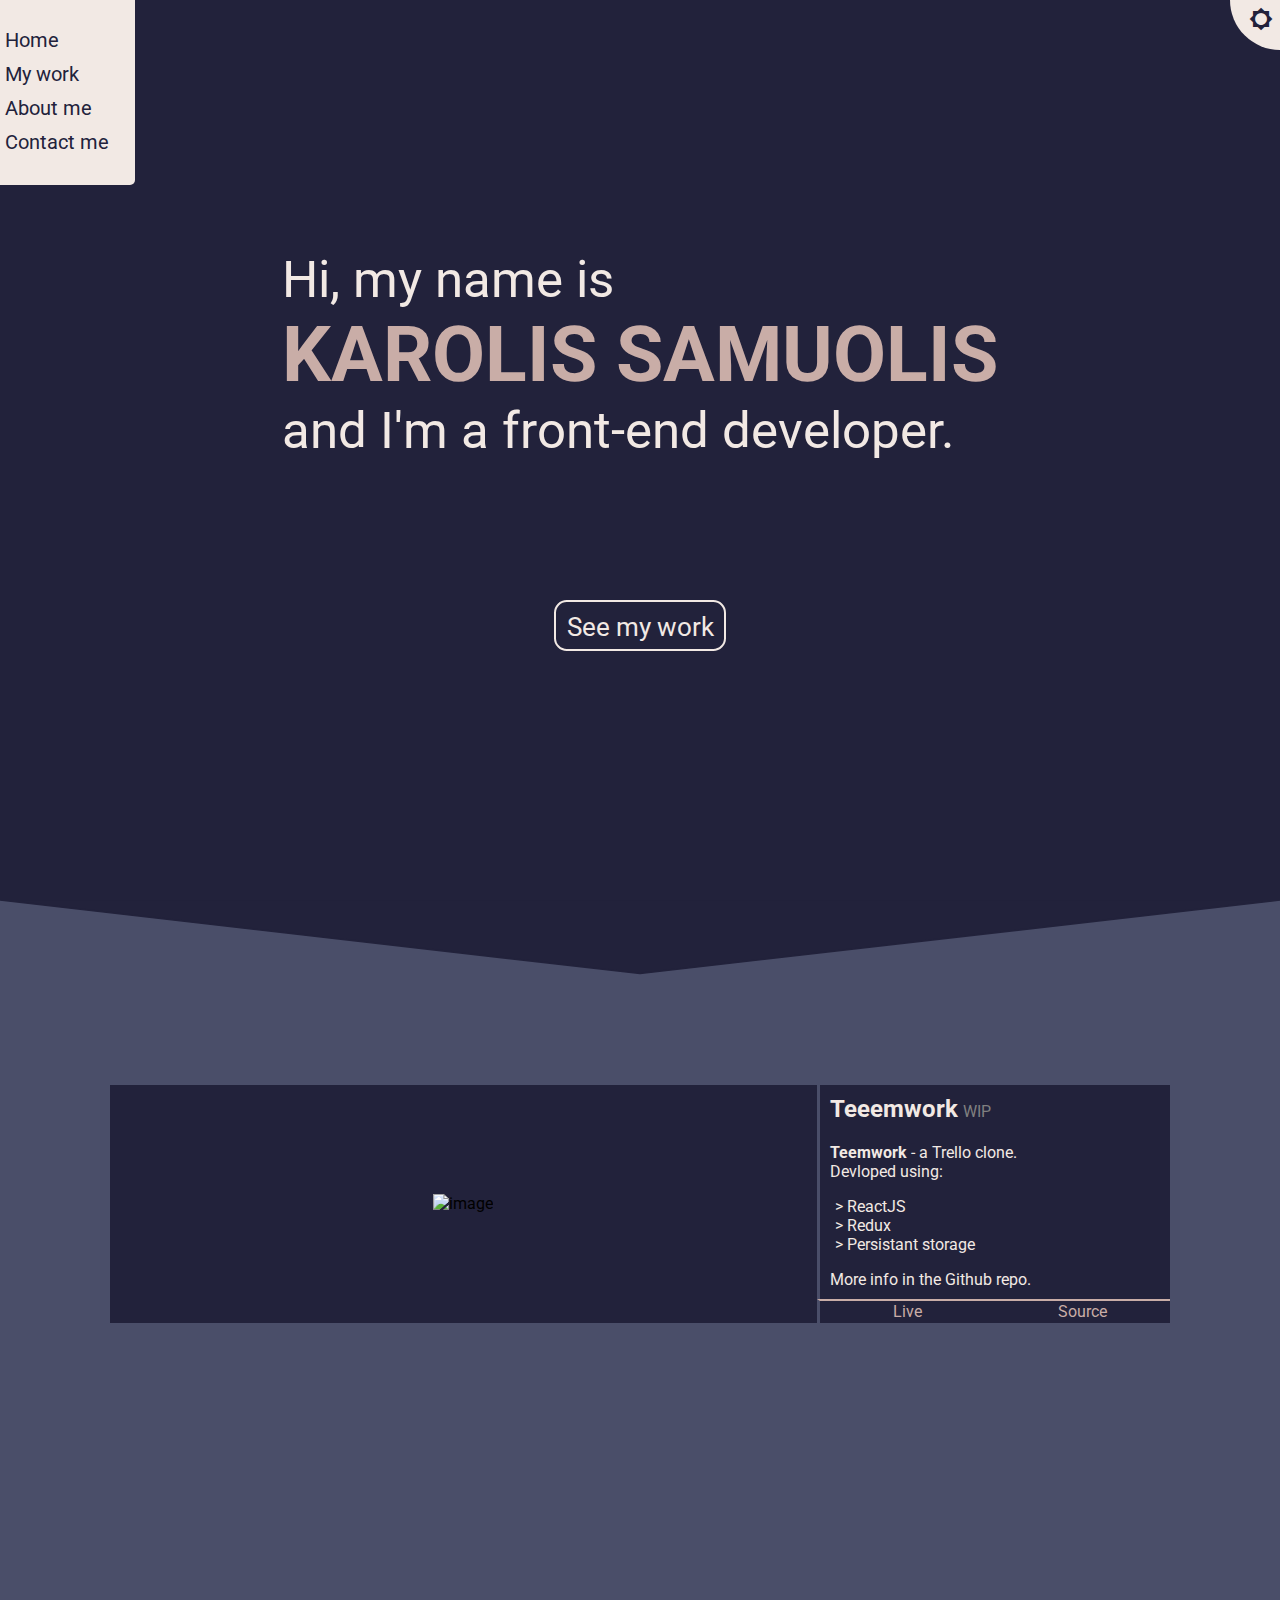
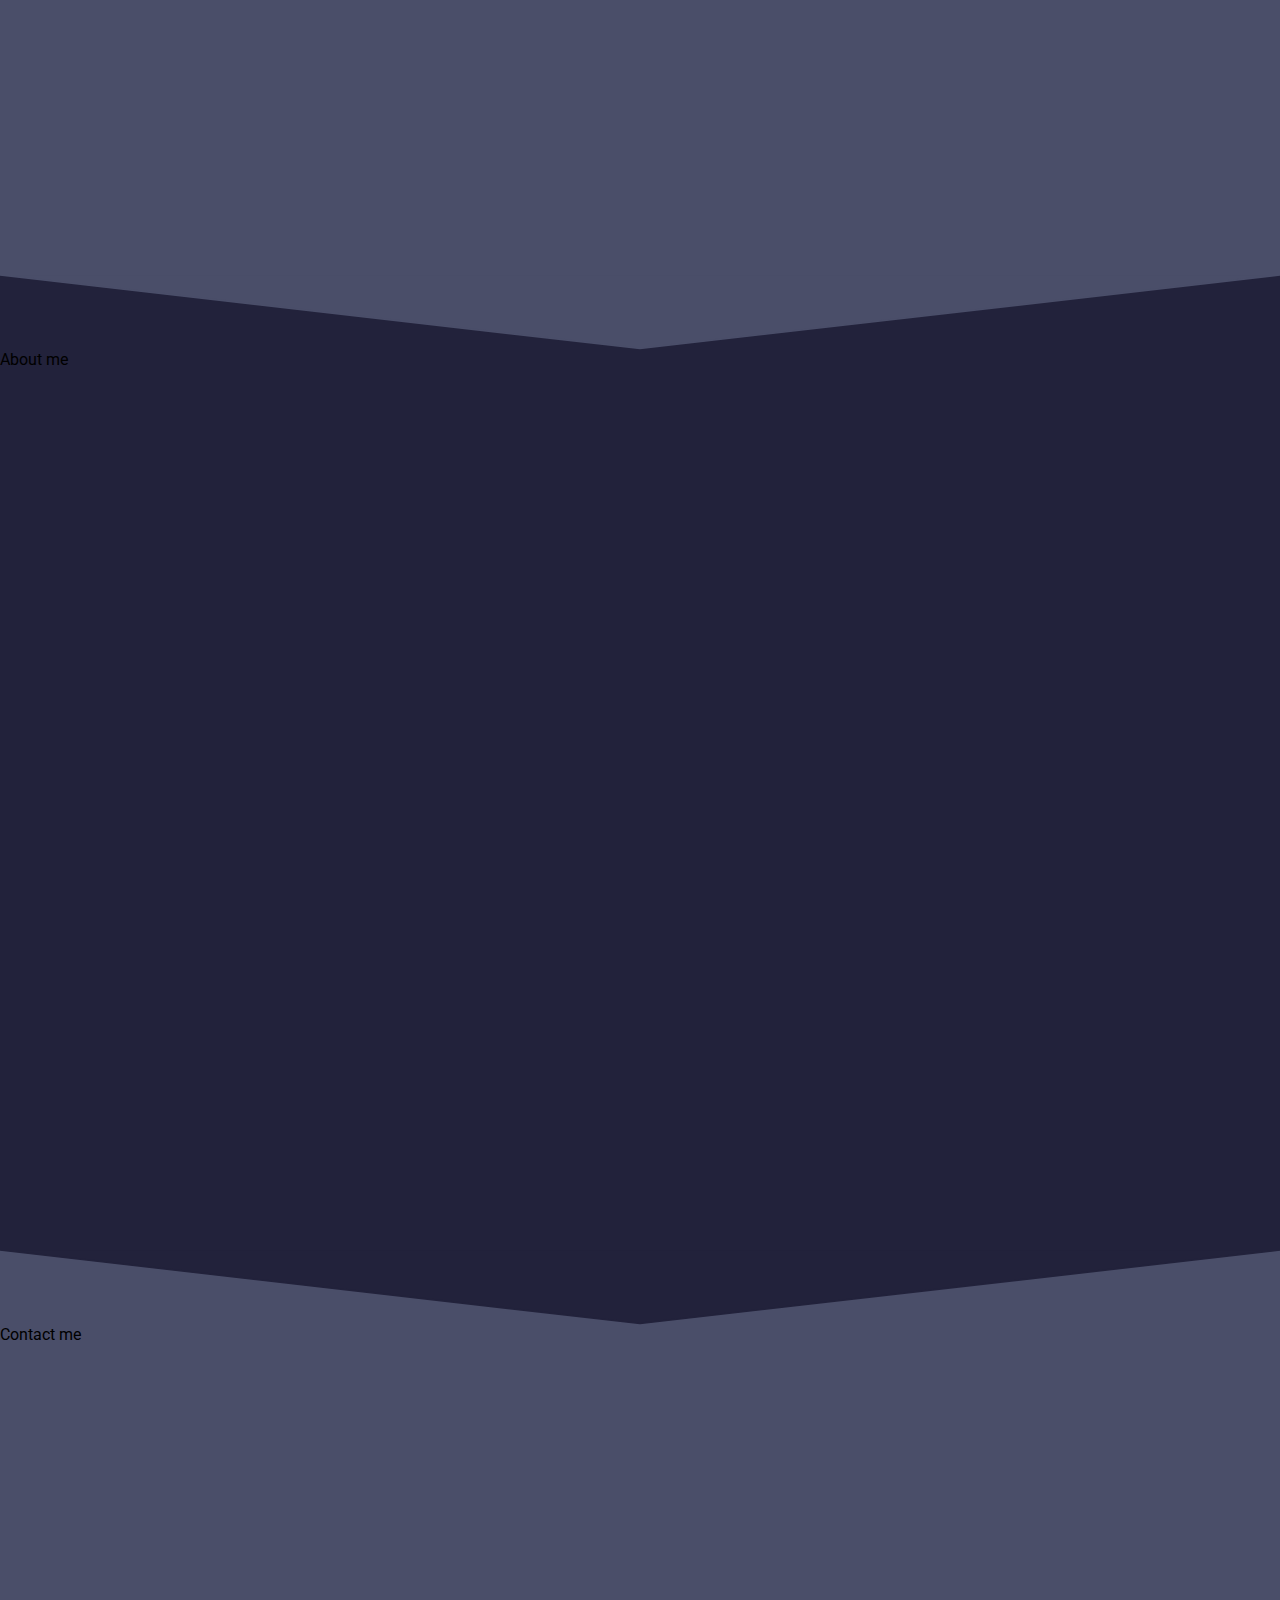
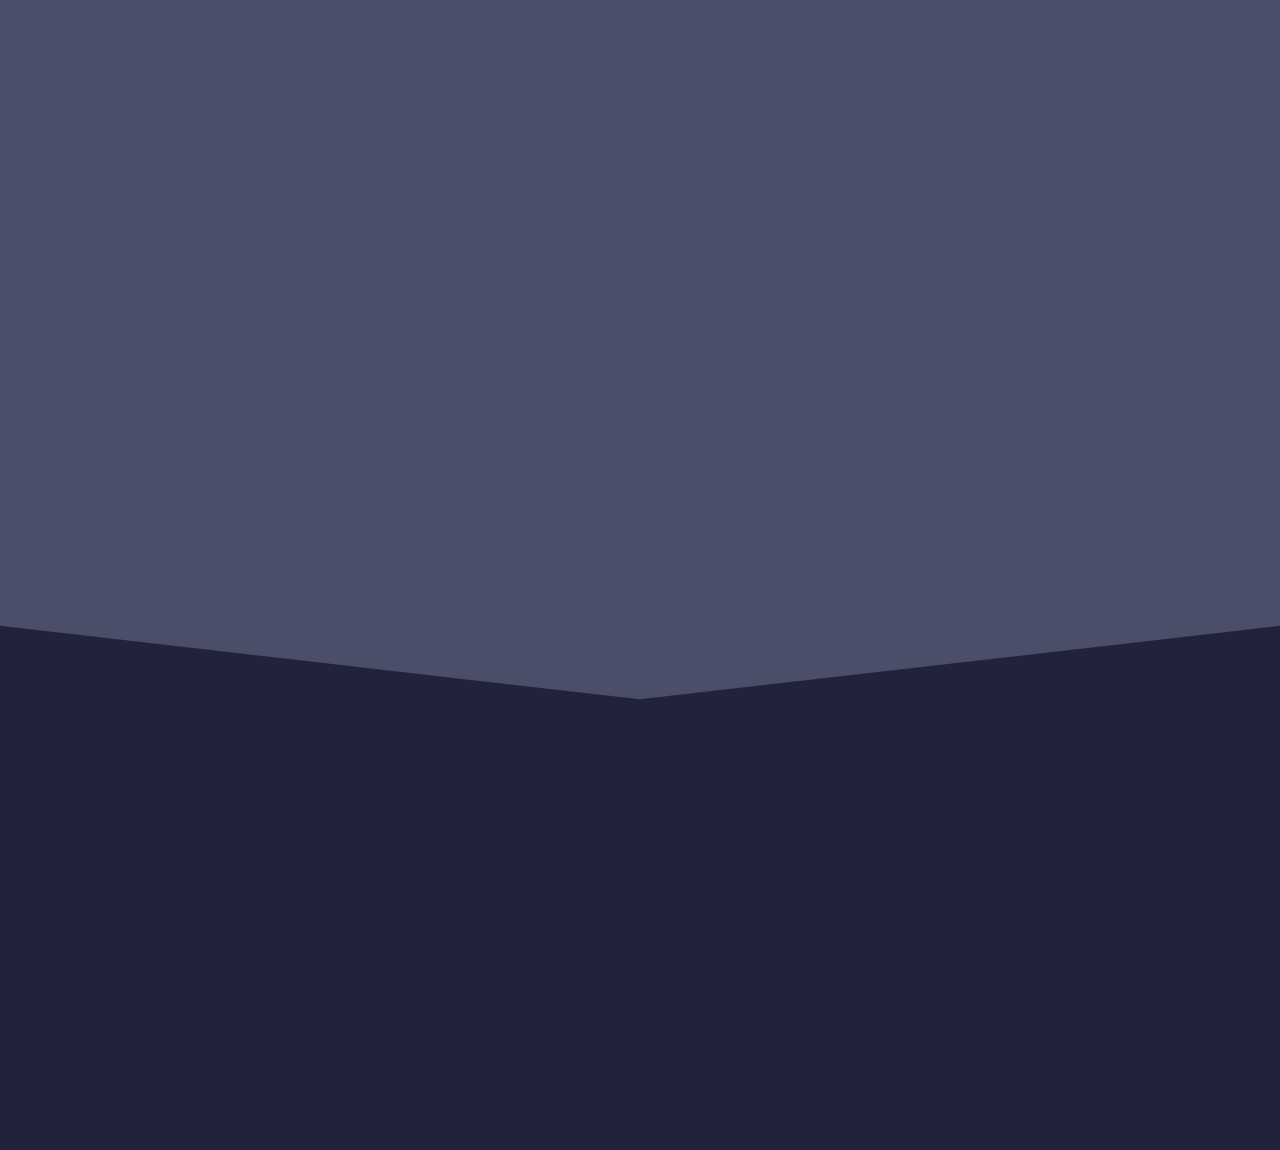
==== portfolio/index.html @ 7009136e "WIP: Added some animations" ====
<html>

<head>
    <meta charset="UTF-8" />
    <meta name="viewport" content="width=device-width, initial-scale=1.0" />
    <title>Karolis Samuolis</title>
    <link href="https://fonts.googleapis.com/css2?family=Roboto:wght@300;400;700&display=swap" rel="stylesheet" />
    <link rel="stylesheet" href="styles.css" />
    <script src="https://use.fontawesome.com/3c317671c3.js"></script>
    <link href="https://fonts.googleapis.com/icon?family=Material+Icons" rel="stylesheet">
    <script src="script.js"></script>
    <script src="https://ajax.googleapis.com/ajax/libs/jquery/2.1.1/jquery.min.js"></script>
</head>

<body>

    <div class="nav nav-animation">
        <i class="fas fa-bars"></i>
        <div class="list">
            <ul class="animate">
                <li>
                    <button class="nav-button" onclick="move('home')">Home</button>
                </li>
                <li>
                    <button class="nav-button" onclick="move('work')">My work</button>
                </li>
                <li>
                    <button class="nav-button" onclick="move('about')">About me</button>
                </li>
                <li>
                    <button class="nav-button" onclick="move('contact')">Contact me</button>
                </li>
            </ul>
        </div>
    </div>
    <button onclick="toggleTheme()" class="theme-switcher theme-switcher-animation">
        <span class="material-icons sun theme-button">
            brightness_5
        </span>
        <span class="material-icons moon theme-button">
            brightness_3
        </span>
    </button>
    <div id="home" class="home main">
        <div class="home-grid">
            <div class="main-text main-text-size">
                Hi, my name is
                <div class="title reveal">Karolis Samuolis</div>
                and I'm a front-end developer.
            </div>
            <div class="sub-cards">
                <a href="mailto:karolissamuolis@gmail.com" class="sub-card sub-link sub-card-grid">
                    <i class="fas fa-envelope sub-link-i"></i>
                </a>
                <a href="https://www.linkedin.com/in/karolis-samuolis/"
                    onclick="window.open(this.href,'_blank');return false;" class="sub-card sub-link sub-card-grid">
                    <i class="fab fa-linkedin sub-link-i"></i>
                </a>
                <a href="https://github.com/karosamu" onclick="window.open(this.href,'_blank');return false;"
                    class="sub-card sub-link">
                    <i class="fab fa-github sub-link-i"></i>
                </a>
                <a href="https://docs.google.com/document/d/1uSlvlo6_n2STnvM8K28VzROvr_5aHltQTWdAhlHWAFQ/export?format=pdf"
                    class="sub-card sub-link">
                    <i class="fas fa-file sub-link-i"></i>
                </a>
            </div>
            <div class="action">
                <button onclick="move('work')" class="action-button">See my work</button>
            </div>
        </div>
    </div>
    <svg preserveAspectRatio="none" viewBox="0 0 100 102" height="75" width="100%" version="1.1"
        xmlns="http://www.w3.org/2000/svg" class="svgcolor">
        <path class="svg" d="M0 0 L50 100 L100 0 Z" fill="#22223b" stroke="#22223b"></path>
    </svg>
    <div id="work" class="work main">
        <div class="projects">
            <div class="project-card">
                <img class="project-image" src="https://i.postimg.cc/ZKpJpmJj/image.png" alt="image" />
                <div class="project-text">
                    <div class="project-text-header">
                        Teeemwork<span class="tag">WIP</span>
                    </div>
                    <div class="project-text-info">
                        <b>Teemwork</b> - a Trello clone.<br />
                        Devloped using:
                        <ul class="project-text-list">
                            <li>> ReactJS</li>
                            <li>> Redux</li>
                            <li>> Persistant storage</li>
                        </ul>
                        More info in the Github repo.
                    </div>
                </div>
                <div class="project-links">
                    <a class="project-button" target="_blank" href="https://teeemwork.web.app">Live</a>
                    <a class="project-button" target="_blank" href="https://github.com/karosamu/teeemwork">
                        Source</a>
                </div>
            </div>
        </div>
    </div>
    <svg preserveAspectRatio="none" viewBox="0 0 100 102" height="75" width="100%" version="1.1"
        xmlns="http://www.w3.org/2000/svg" class="svgcolor2">
        <path class="svg2" d="M0 0 L50 100 L100 0 Z" fill="#22223b" stroke="#22223b"></path>
    </svg>
    <div id="about" class="about main">About me</div>
    <svg preserveAspectRatio="none" viewBox="0 0 100 102" height="75" width="100%" version="1.1"
        xmlns="http://www.w3.org/2000/svg" class="svgcolor">
        <path class="svg" d="M0 0 L50 100 L100 0 Z" fill="#22223b" stroke="#22223b"></path>
    </svg>
    <div id="contact" class="contact main">Contact me</div>
    <svg preserveAspectRatio="none" viewBox="0 0 100 102" height="75" width="100%" version="1.1"
        xmlns="http://www.w3.org/2000/svg" class="svgcolor2">
        <path class="svg2" d="M0 0 L50 100 L100 0 Z" fill="#22223b" stroke="#22223b"></path>
    </svg>
    <div class="footer"></div>
</body>

</html>
---- portfolio/styles.css ----
* {
	font-family: "Roboto", sans-serif;
	scrollbar-width: none;
	outline: none;
}

.theme-dark2 {
	--color1: #22223b;
	--color2: #4a4e69;
	--color3: #c9ada7;
	--color4: #f2e9e4;
	--color5: #9a8c98;
	--init: #000000;
	--dock: #f2e9e488;
	--moon: none;
	--sun: inline-block;
}

.theme-light2 {
	--color1: #f2e9e4;
	--color2: #c9ada7;
	--color3: #4a4e69;
	--color4: #22223b;
	--color5: #9a8c98;
	--init: #ffffff;
	--dock: #22223b88;
	--moon: inline-block;
	--sun: none;
}

.svg {
	transition: 0.5s;
	fill: var(--color1);
	stroke: var(--color1);
}

.svgcolor {
	transition: 0.5s;
	background-color: var(--color2);
}

.svg2 {
	transition: 0.5s;
	fill: var(--color2);
	stroke: var(--color2);
}

.svgcolor2 {
	transition: 0.5s;
	background-color: var(--color1);
}

* i {
	font-family: "FontAwesome", sans-serif;
	font-style: normal;
}

html {
	scroll-behavior: smooth;
}

::-webkit-scrollbar {
	display: none;
}

body {
	margin: 0;
	overflow-x: hidden;
	background-color: var(--color1);
}

.main {
	height: 100vh;
	min-height: 500px;
}

.home {
	background-color: var(--color1);
	transition: 0.5s;
}

.home {
	width: 100%;
	background-image: url("./background-1789175.png");
	height: 100vh;
	background-attachment: fixed;
	background-position: center;
	background-repeat: no-repeat;
	background-size: cover;
	display: flex;
	flex-direction: row;
	justify-content: center;
	align-items: center;
}

.about {
	transition: 0.5s;
	background-color: var(--color1);
}

.footer {
	transition: 0.5s;
	background-color: var(--color1);
	height: 50vh;
}

.work {
	transition: 0.5s;
	background-color: var(--color2);
}

.contact {
	transition: 0.5s;
	background-color: var(--color2);
}

.action-button {
	margin-top: 7vw;
	background: #00000000;
	height: 50px;
	color: var(--color4);
	border: none;
	border-radius: 1vw;
	border: 0.2vw solid var(--color4);
	cursor: pointer;
	font-size: 2vw;
	height: 4vw;
	padding: 0.8vw;
}

.action-button:hover {
	background: var(--color5);
	transition: 0.1s;
}

.sub-cards {
	display: grid;
	margin-top: 10px;
	grid-template-columns: 1fr 1fr 1fr 1fr;
	grid-column-gap: 10px;
}

.sub-card {
	display: flex;
	justify-content: center;
	align-items: center;
	text-decoration: none;
	color: var(--color4);
	border-radius: 50px;
	margin-bottom: 10px;
	font-size: 1rem;
}

.sub-card:hover {
	background-color: var(--color3);
	transition: 0.2s;
	color: var(--color2);
}

.sub-card .secondary-info {
	color: var(--color4);
}

.sun {
	display: var(--sun) !important;
	font-family: "Material Icons" !important;
}

.moon {
	display: var(--moon) !important;
	font-family: "Material Icons" !important;
}

@media only screen and (min-width: 2000px) and (max-width: 2999px) {
	.theme-switcher-animation {
		width: 100px !important;
		height: 100px !important;
		border-bottom-left-radius: 200px !important;
	}

	.theme-button {
		font-size: 48px !important;
	}

	.nav-animation {
		width: 100px !important;
		height: 100px !important;
		border-bottom-right-radius: 200px !important;
	}

	.nav i {
		padding: 10px 20px 20px 10px;
		font-size: 48px;
	}

	.nav:hover {
		border-bottom-right-radius: 10px !important;
		width: 200px !important;
		height: 300px !important;
	}

	.nav-button {
		font-size: 30px !important;
	}
}

@media only screen and (min-width: 3000px) {
	.theme-switcher-animation {
		width: 150px !important;
		height: 150px !important;
		border-bottom-left-radius: 200px !important;
	}

	.theme-button {
		font-size: 80px !important;
	}

	.nav-animation {
		width: 150px !important;
		height: 150px !important;
		border-bottom-right-radius: 200px !important;
	}

	.nav i {
		padding: 10px 20px 20px 10px;
		font-size: 80px;
	}

	.nav:hover {
		border-bottom-right-radius: 20px !important;
		width: 300px !important;
		height: 440px !important;
	}

	.nav-button {
		font-size: 48px !important;
	}
}

.nav ul {
	margin: 0 !important;
}

@media only screen and (min-width: 550px) and (max-width: 1999px) {
	.nav:hover {
		border-bottom-right-radius: 5px;
		width: 135px !important;
		height: 185px !important;
	}
}

@media only screen and (max-width: 550px) {
	.project-card {
		grid-template-areas:
			"image image"
			"text text"
			"links links" !important;
		grid-template-rows: 1fr 1fr 0.2fr !important;
		grid-template-columns: 1fr 1fr !important;
	}

	.project-text {
		border: none !important;
	}

	.project-links {
		border-left: none !important;
	}

	.sub-cards {
		grid-template-columns: 1fr 1fr;
		grid-template-rows: 1fr 1fr;
	}

	.main-text-size {
		font-size: 6vw !important;
	}

	.title {
		font-size: 8vw !important;
	}

	.action-button {
		font-size: 4vw !important;
		height: 6vw !important;
	}

	.sub-link-i {
		font-size: 5vw !important;
	}

	.action-button {
		height: 8vw !important;
		padding: 0.6vw !important;
	}
}

.container {
	display: grid;
	grid-template-rows: 9fr 1fr;
	max-height: 100vh;
	width: 100vw;
}

.project-card {
	margin: 10px;
	display: grid;
	grid-template-areas:
		"image text"
		"image links";
	grid-template-rows: 9fr 1fr;
	grid-template-columns: 2fr 1fr;
	background: var(--color1);
}

.project-image {
	grid-area: image;
	max-width: 100%;
	max-height: 100%;
	margin: auto;
}

.project-text {
	border-left: 3px solid var(--color2);
	grid-area: text;
	color: var(--color4);
}

.project-links {
	border-left: 3px solid var(--color2);
	grid-area: links;
	display: grid;
	grid-template-columns: 1fr 1fr;
	border-top: 2px solid var(--color3);
}

.project-button {
	text-decoration: none;
	color: var(--color3);
	text-align: center;
	margin: auto;
}

.projects {
	padding: 100px;
	display: grid;
}

.project-text-header {
	font-weight: bold;
	padding: 10px;
	font-size: 1.5rem;
}

.project-text-info {
	padding: 10px;
	font-size: 1rem;
}

.project-text-list {
	list-style: none;
	padding-left: 5px;
}

.tag {
	margin-left: 5px;
	font-size: 1rem;
	font-weight: normal;
	color: gray;
}

.sub-link {
	display: flex;
	align-items: center;
}

.sub-link-i {
	font-size: 2vw;
	padding: 15px;
}

.theme-button {
	color: var(--color1);
	cursor: pointer;
	background-color: #00000000;
	border: none !important;
	margin: 3px 3px 15px 15px;
}

.title {
	transition: 0.5s;
	font-size: 6vw;
	color: var(--color3);
	font-weight: bold;
}

.main-text-size {
	font-size: 4vw;
}

.main-text {
	transition: 0.5s;
	color: var(--color4);
}

.theme-switcher {
	position: fixed;
	width: 0px;
	height: 0px;
	border-bottom-left-radius: 50px;
	outline: none;
	border: none;
	cursor: pointer;
	display: flex;
	justify-content: center;
	align-items: center;
	font-size: 20px;
}

.theme-switcher-animation {
	transition: 0.5s;
	top: 0 !important;
	right: 0 !important;
	background-color: var(--color4);
	width: 50px;
	height: 50px;
}

.nav {
	position: fixed;
	width: 0px;
	height: 0px;
	border-bottom-right-radius: 50px;
	outline: none;
	border: none;
	display: flex;
	flex-direction: column;
	font-size: 20px;
}

.nav-animation {
	transition: 0.5s;
	top: 0 !important;
	left: 0 !important;
	background-color: var(--color4);
	width: 50px;
	height: 50px;
}

.list {
	display: none;
	opacity: 0%;
}

.nav i {
	transition: 0.5s;
	color: var(--color1);
	margin: 8px 15px 15px 8px;
}

.nav:hover .list {
	transition: 0.5s;
	display: unset;
	opacity: 100%;
}

.nav:hover .list button {
	transition: 0.5s;
	display: unset;
	opacity: 100%;
}

.list button {
	position: relative;
	opacity: 0%;
	display: none;
	overflow: hidden;
	color: var(--color1);
	background-color: #00000000;
	border: none;
	cursor: pointer;
	white-space: nowrap;
	font-size: 20px;
	padding: 5px;
}

.list ul {
	list-style-type: none;
	padding: 0;
	overflow: hidden;
}

.reveal,
.reveal::after {
	animation-delay: 0;
	animation-delay: var(--animation-delay, 1s);
	animation-iteration-count: 1;
	animation-iteration-count: var(--iterations, 1);
	animation-duration: 800ms;
	animation-duration: var(--duration, 800ms);
	animation-fill-mode: both;
	animation-timing-function: cubic-bezier(0, 0, 0.2, 1);
}

.reveal {
	position: relative;
	animation-name: text;
	white-space: nowrap;
	cursor: default;
	text-transform: uppercase;
}

.reveal::after {
	content: "";
	position: absolute;
	z-index: 999;
	top: 0;
	left: 0;
	right: 0;
	bottom: 0;
	background-color: var(--color4);
	transform: scaleX(0);
	transform-origin: 0 50%;
	pointer-events: none;
	animation-name: revealer;
}

@keyframes text {
	from {
		clip-path: inset(0 100% 0 0);
	}
	to {
		clip-path: inset(0 0 0 0);
	}
}

@keyframes revealer {
	0%,
	50% {
		transform-origin: 0 50%;
	}
	60%,
	100% {
		transform-origin: 100% 50%;
	}
	60% {
		transform: scaleX(1);
	}
	100% {
		transform: scaleX(0);
	}
}

.action {
	display: flex;
	justify-content: center;
}
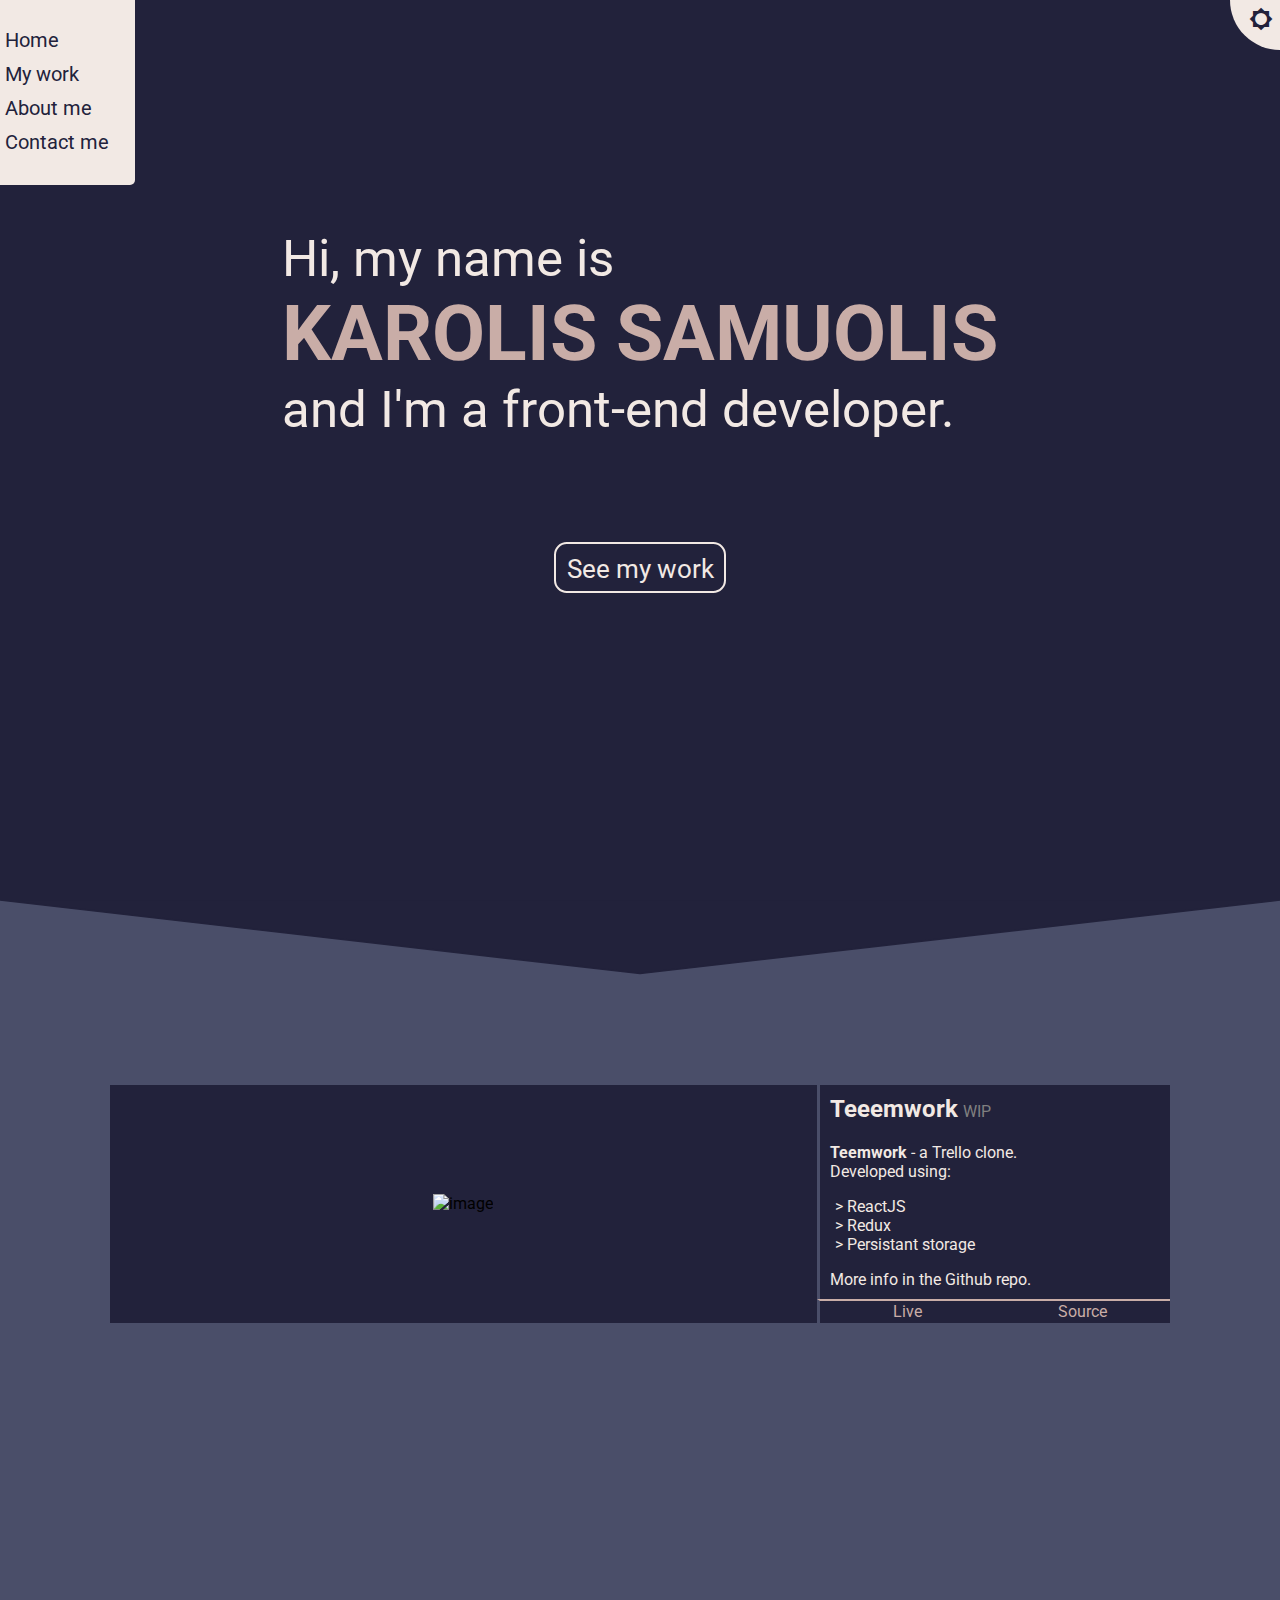
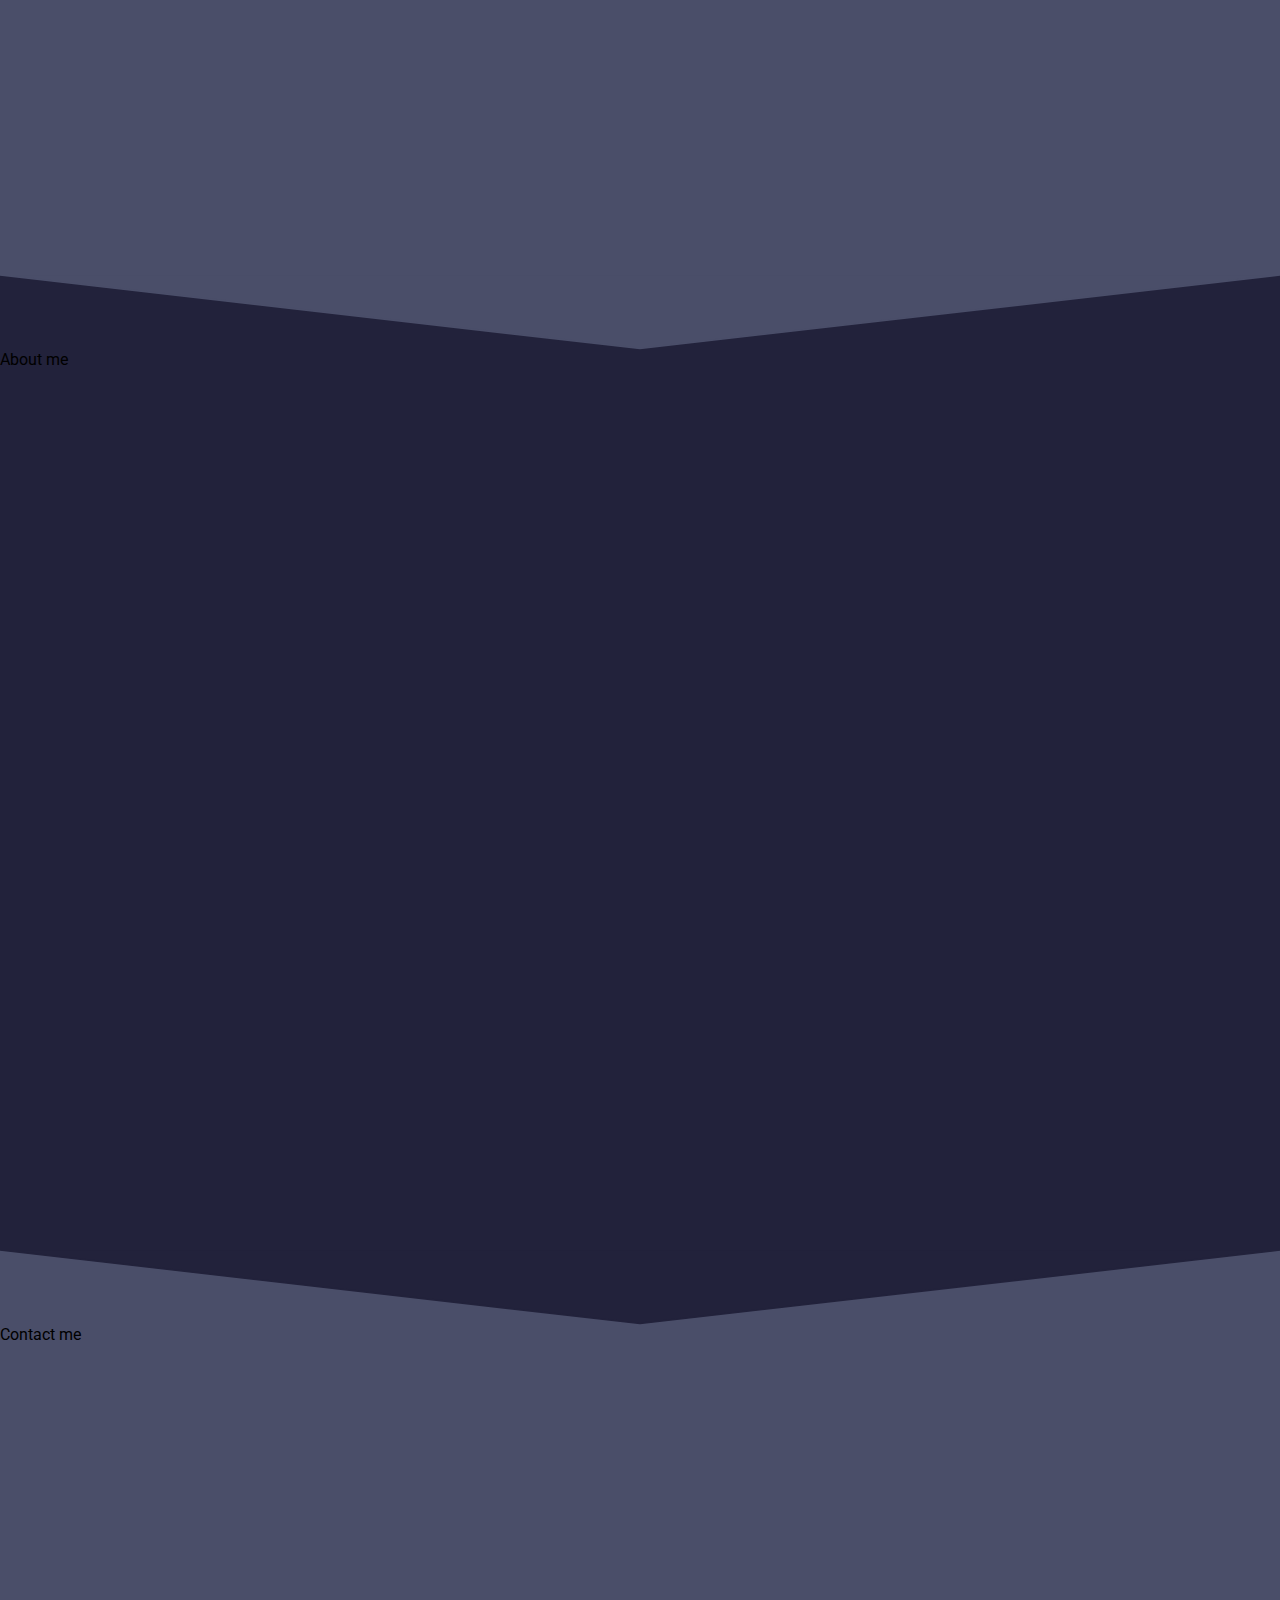
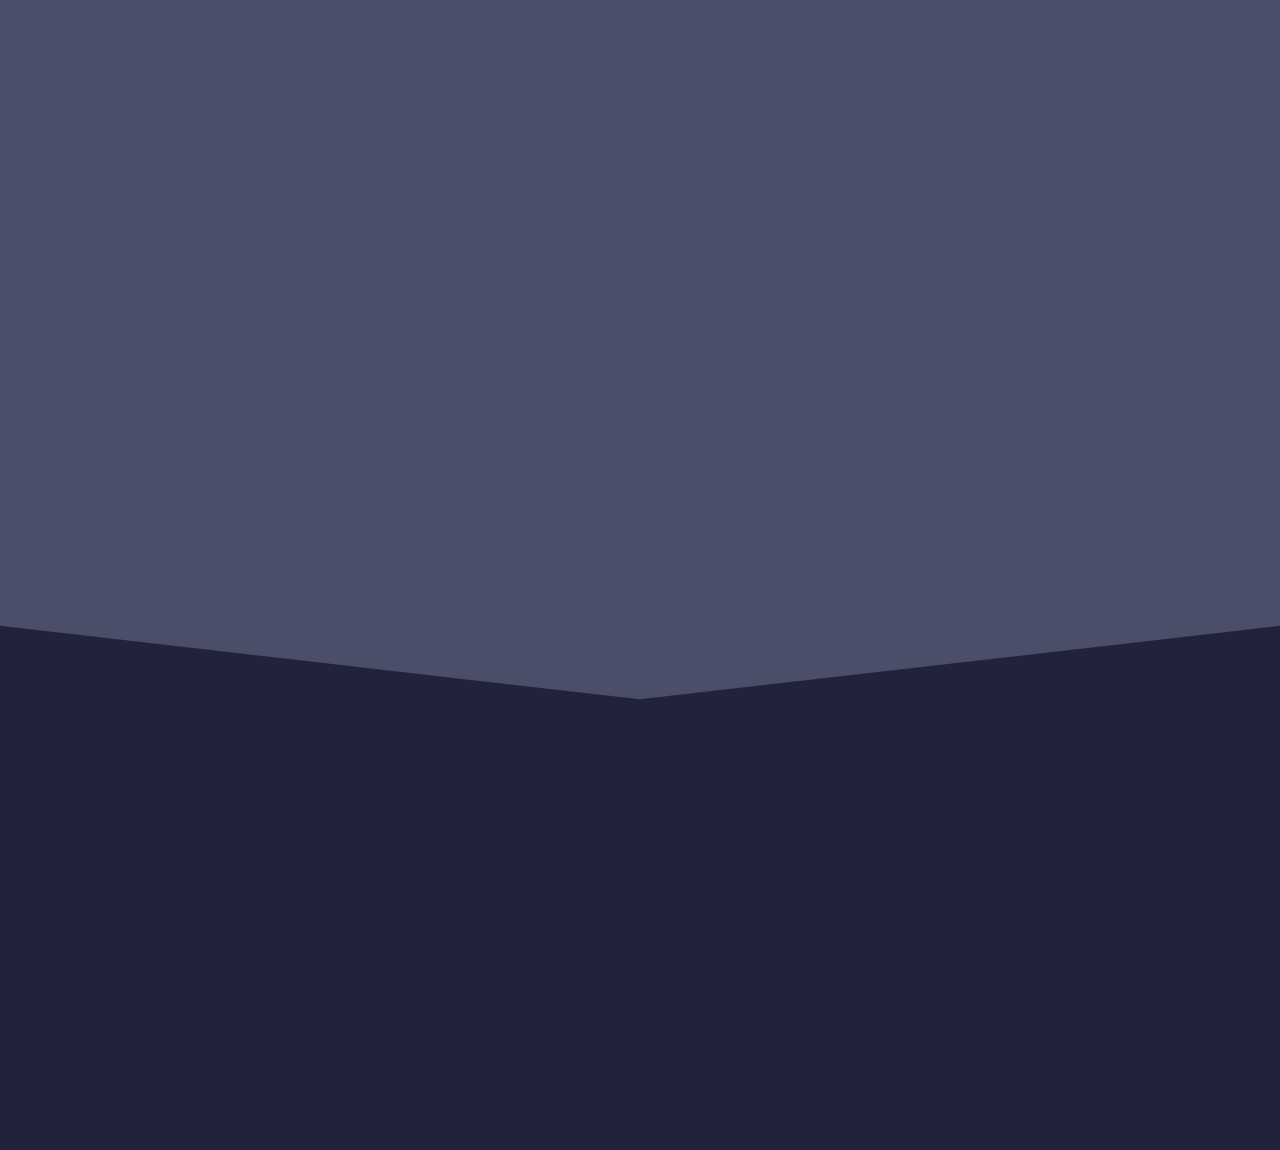
==== commit 537f7e36: "WIP: Added arrow on main screen" ====
--- a/portfolio/index.html
+++ b/portfolio/index.html
@@ -13,7 +13,6 @@
 </head>
 
 <body>
-
     <div class="nav nav-animation">
         <i class="fas fa-bars"></i>
         <div class="list">
@@ -68,12 +67,19 @@
             <div class="action">
                 <button onclick="move('work')" class="action-button">See my work</button>
             </div>
+            <div class="arrow-container">
+                <button onclick="move('work')" class="arrow-button">
+                    <i class="fas fa-chevron-down arrow-down"></i>
+                </button>
+            </div>
         </div>
     </div>
-    <svg preserveAspectRatio="none" viewBox="0 0 100 102" height="75" width="100%" version="1.1"
-        xmlns="http://www.w3.org/2000/svg" class="svgcolor">
-        <path class="svg" d="M0 0 L50 100 L100 0 Z" fill="#22223b" stroke="#22223b"></path>
-    </svg>
+    <div class="svg svg1">
+        <svg preserveAspectRatio="none" viewBox="0 0 100 102" height="75" width="100%" version="1.1"
+            xmlns="http://www.w3.org/2000/svg" >
+            <path d="M0 0 L50 100 L100 0 Z"></path>
+        </svg>
+    </div>
     <div id="work" class="work main">
         <div class="projects">
             <div class="project-card">
@@ -84,7 +90,7 @@
                     </div>
                     <div class="project-text-info">
                         <b>Teemwork</b> - a Trello clone.<br />
-                        Devloped using:
+                        Developed using:
                         <ul class="project-text-list">
                             <li>> ReactJS</li>
                             <li>> Redux</li>
@@ -101,20 +107,26 @@
             </div>
         </div>
     </div>
-    <svg preserveAspectRatio="none" viewBox="0 0 100 102" height="75" width="100%" version="1.1"
-        xmlns="http://www.w3.org/2000/svg" class="svgcolor2">
-        <path class="svg2" d="M0 0 L50 100 L100 0 Z" fill="#22223b" stroke="#22223b"></path>
-    </svg>
+    <div class="svg svg2">
+        <svg preserveAspectRatio="none" viewBox="0 0 100 102" height="75" width="100%" version="1.1"
+            xmlns="http://www.w3.org/2000/svg" >
+            <path d="M0 0 L50 100 L100 0 Z" fill="#22223b" stroke="#22223b"></path>
+        </svg>
+    </div>
     <div id="about" class="about main">About me</div>
-    <svg preserveAspectRatio="none" viewBox="0 0 100 102" height="75" width="100%" version="1.1"
-        xmlns="http://www.w3.org/2000/svg" class="svgcolor">
-        <path class="svg" d="M0 0 L50 100 L100 0 Z" fill="#22223b" stroke="#22223b"></path>
-    </svg>
+    <div class="svg svg1">
+        <svg preserveAspectRatio="none" viewBox="0 0 100 102" height="75" width="100%" version="1.1"
+            xmlns="http://www.w3.org/2000/svg" >
+            <path d="M0 0 L50 100 L100 0 Z" fill="#22223b" stroke="#22223b"></path>
+        </svg>
+    </div>
     <div id="contact" class="contact main">Contact me</div>
-    <svg preserveAspectRatio="none" viewBox="0 0 100 102" height="75" width="100%" version="1.1"
-        xmlns="http://www.w3.org/2000/svg" class="svgcolor2">
-        <path class="svg2" d="M0 0 L50 100 L100 0 Z" fill="#22223b" stroke="#22223b"></path>
-    </svg>
+    <div class="svg svg2">
+        <svg preserveAspectRatio="none" viewBox="0 0 100 102" height="75" width="100%" version="1.1"
+            xmlns="http://www.w3.org/2000/svg" >
+            <path d="M0 0 L50 100 L100 0 Z" fill="#22223b" stroke="#22223b"></path>
+        </svg>
+    </div>
     <div class="footer"></div>
 </body>
 
--- a/portfolio/styles.css
+++ b/portfolio/styles.css
@@ -10,8 +10,6 @@
 	--color3: #c9ada7;
 	--color4: #f2e9e4;
 	--color5: #9a8c98;
-	--init: #000000;
-	--dock: #f2e9e488;
 	--moon: none;
 	--sun: inline-block;
 }
@@ -22,32 +20,30 @@
 	--color3: #4a4e69;
 	--color4: #22223b;
 	--color5: #9a8c98;
-	--init: #ffffff;
-	--dock: #22223b88;
 	--moon: inline-block;
 	--sun: none;
 }
 
 .svg {
 	transition: 0.5s;
+}
+
+.svg2 path {
+	fill: var(--color2);
+	stroke: var(--color2);
+}
+
+.svg2 {
+	background-color: var(--color1);
+}
+
+.svg1 path {
 	fill: var(--color1);
 	stroke: var(--color1);
 }
 
-.svgcolor {
-	transition: 0.5s;
+.svg1 {
 	background-color: var(--color2);
-}
-
-.svg2 {
-	transition: 0.5s;
-	fill: var(--color2);
-	stroke: var(--color2);
-}
-
-.svgcolor2 {
-	transition: 0.5s;
-	background-color: var(--color1);
 }
 
 * i {
@@ -57,6 +53,7 @@
 
 html {
 	scroll-behavior: smooth;
+	background-color: #000000;
 }
 
 ::-webkit-scrollbar {
@@ -115,7 +112,8 @@
 }
 
 .action-button {
-	margin-top: 7vw;
+	transition: 0.5s;
+	margin-top: 4vw;
 	background: #00000000;
 	height: 50px;
 	color: var(--color4);
@@ -141,6 +139,7 @@
 }
 
 .sub-card {
+	transition: 0.5s;
 	display: flex;
 	justify-content: center;
 	align-items: center;
@@ -555,3 +554,21 @@
 	display: flex;
 	justify-content: center;
 }
+
+.arrow-down {
+	transition: 0.5s;
+	font-size: 3vw;
+	color: var(--color4)
+}
+
+.arrow-container {
+	margin-top: 6vw;
+	display: flex;
+	justify-content: center;
+}
+
+.arrow-button {
+	background-color: #00000000;
+	border: none;
+	cursor: pointer;
+}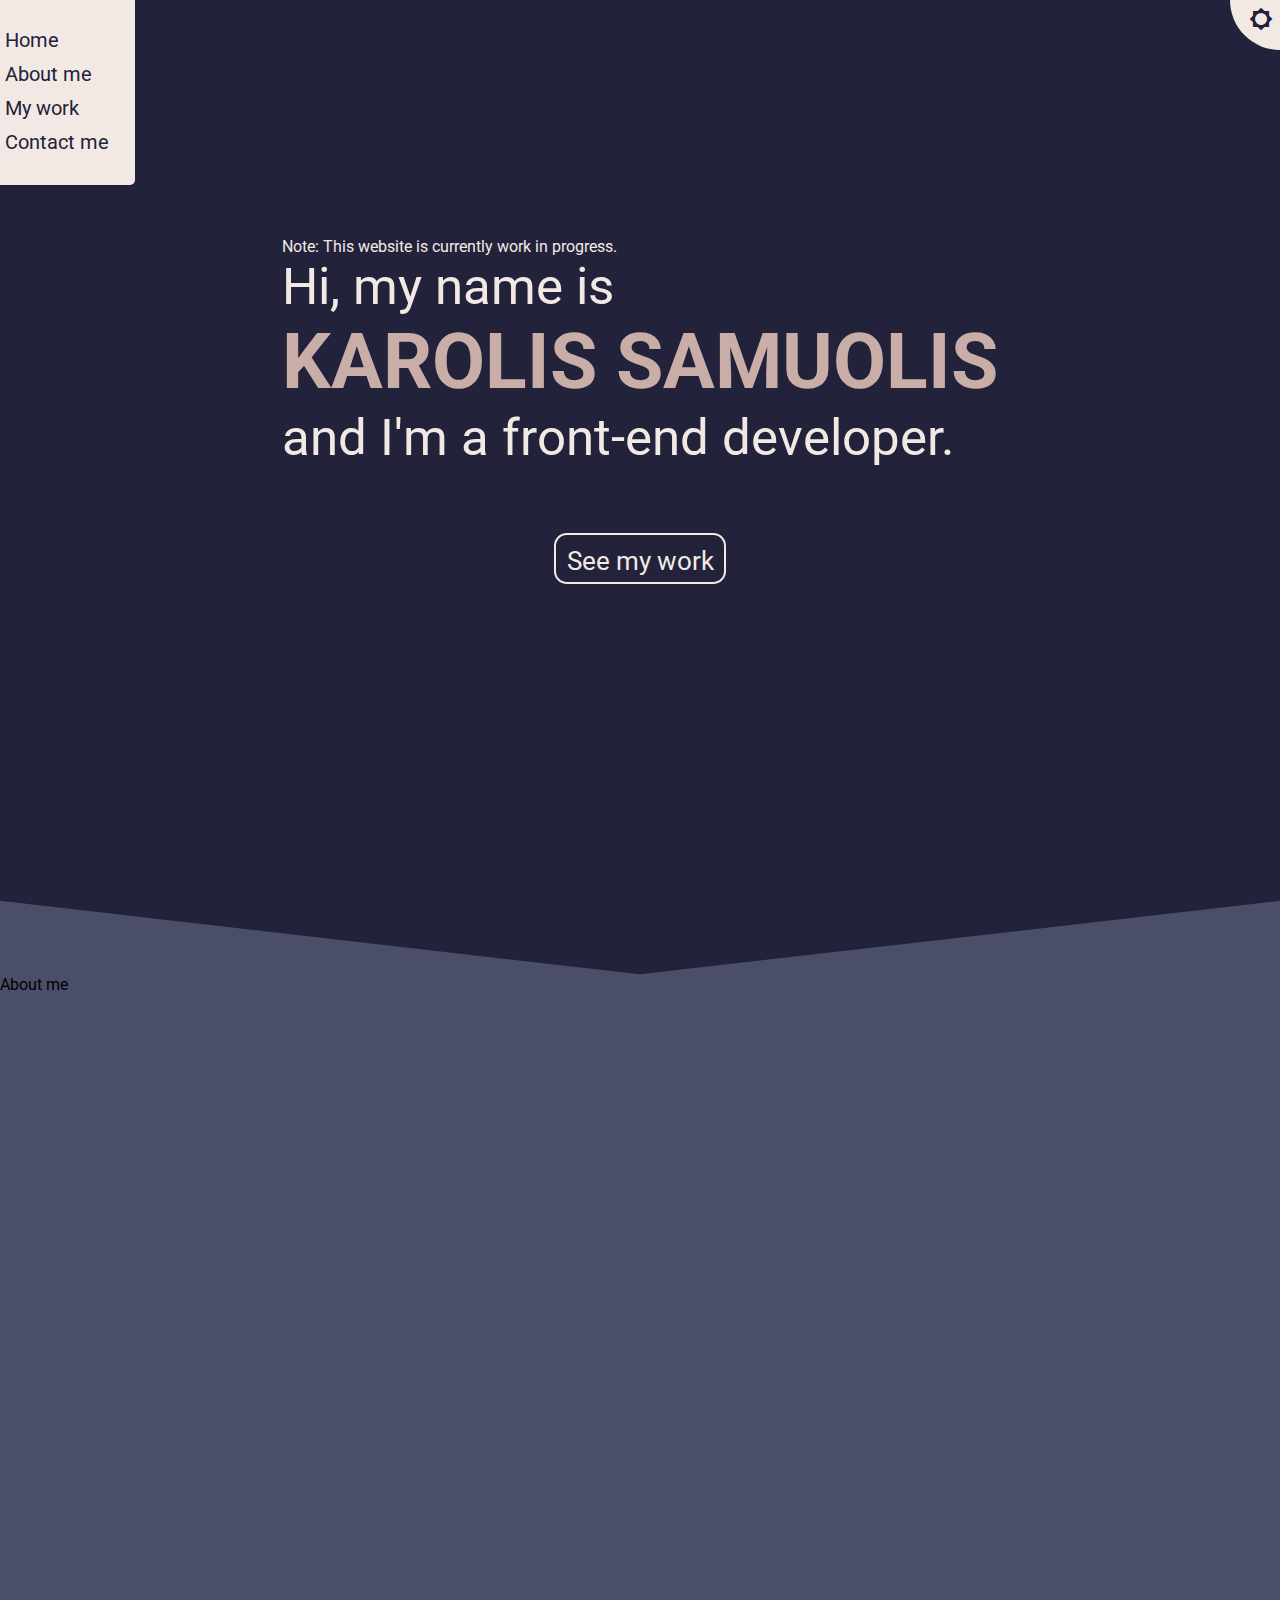
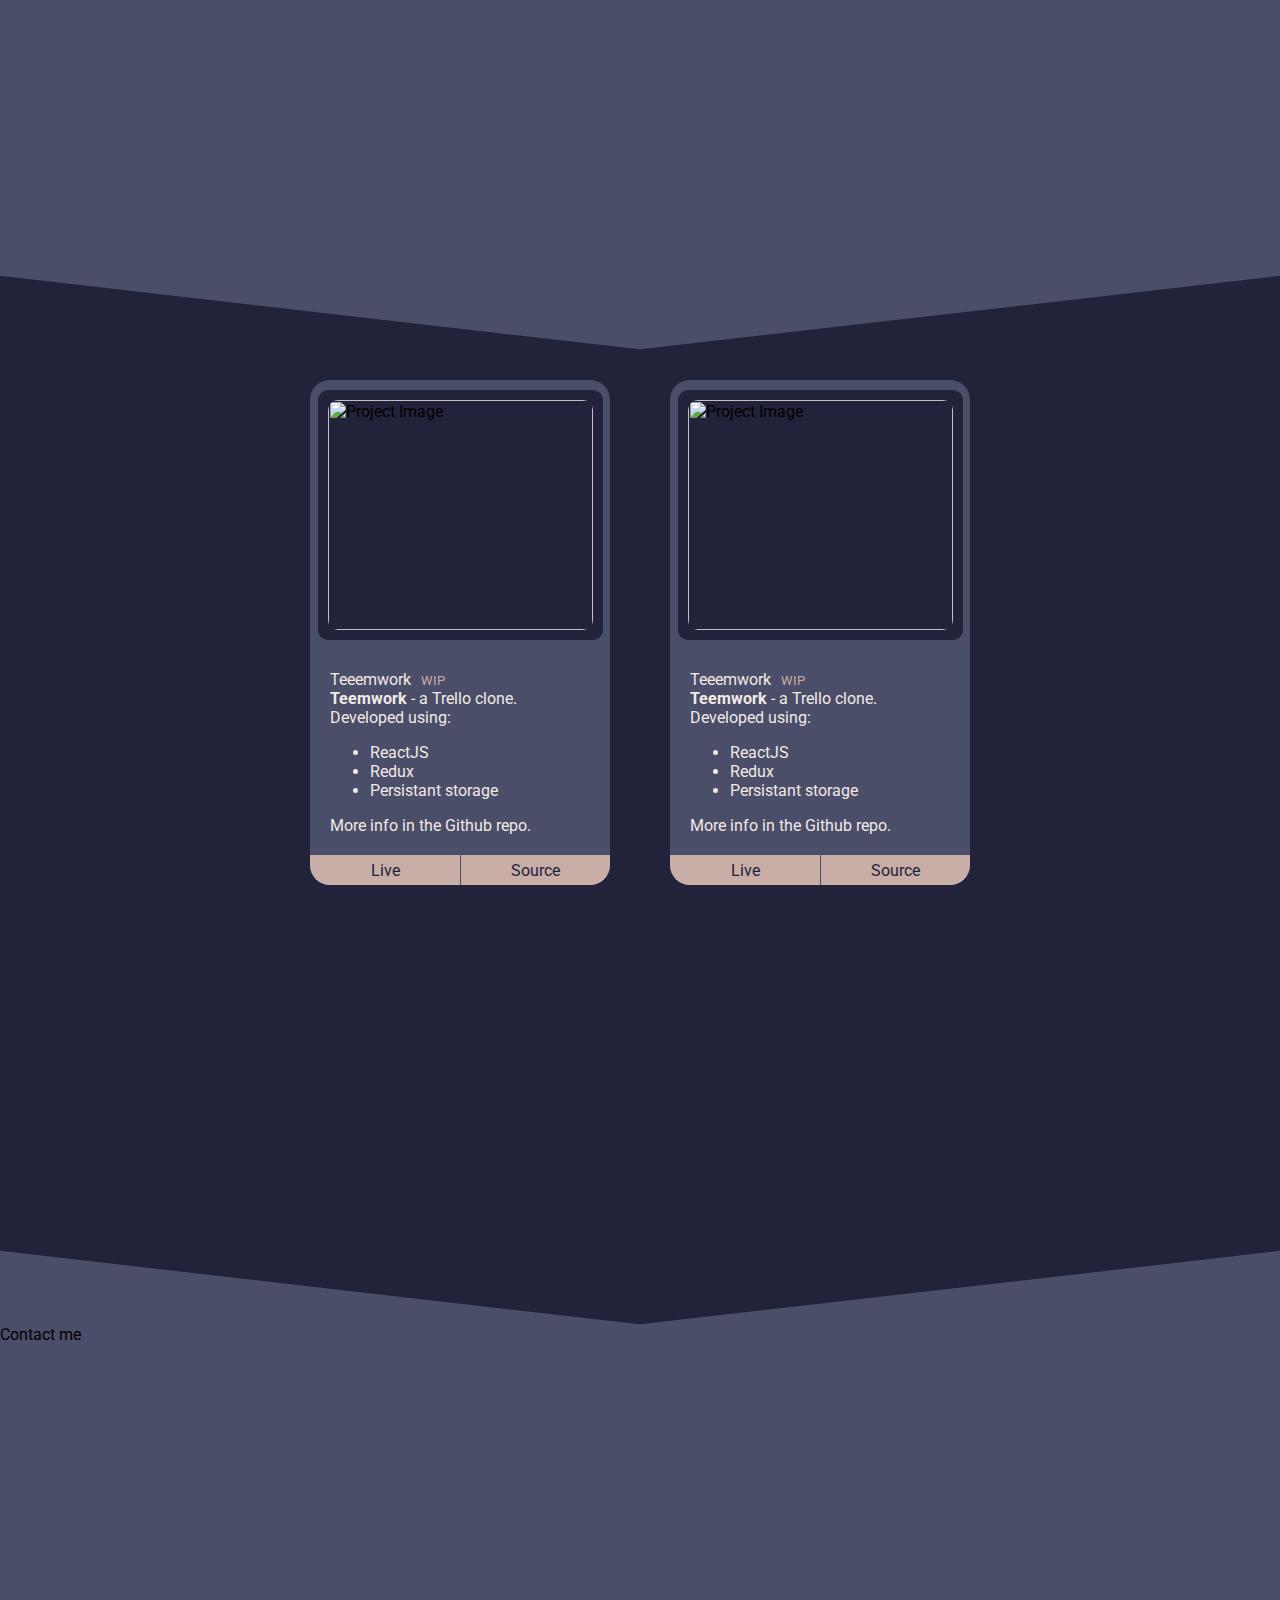
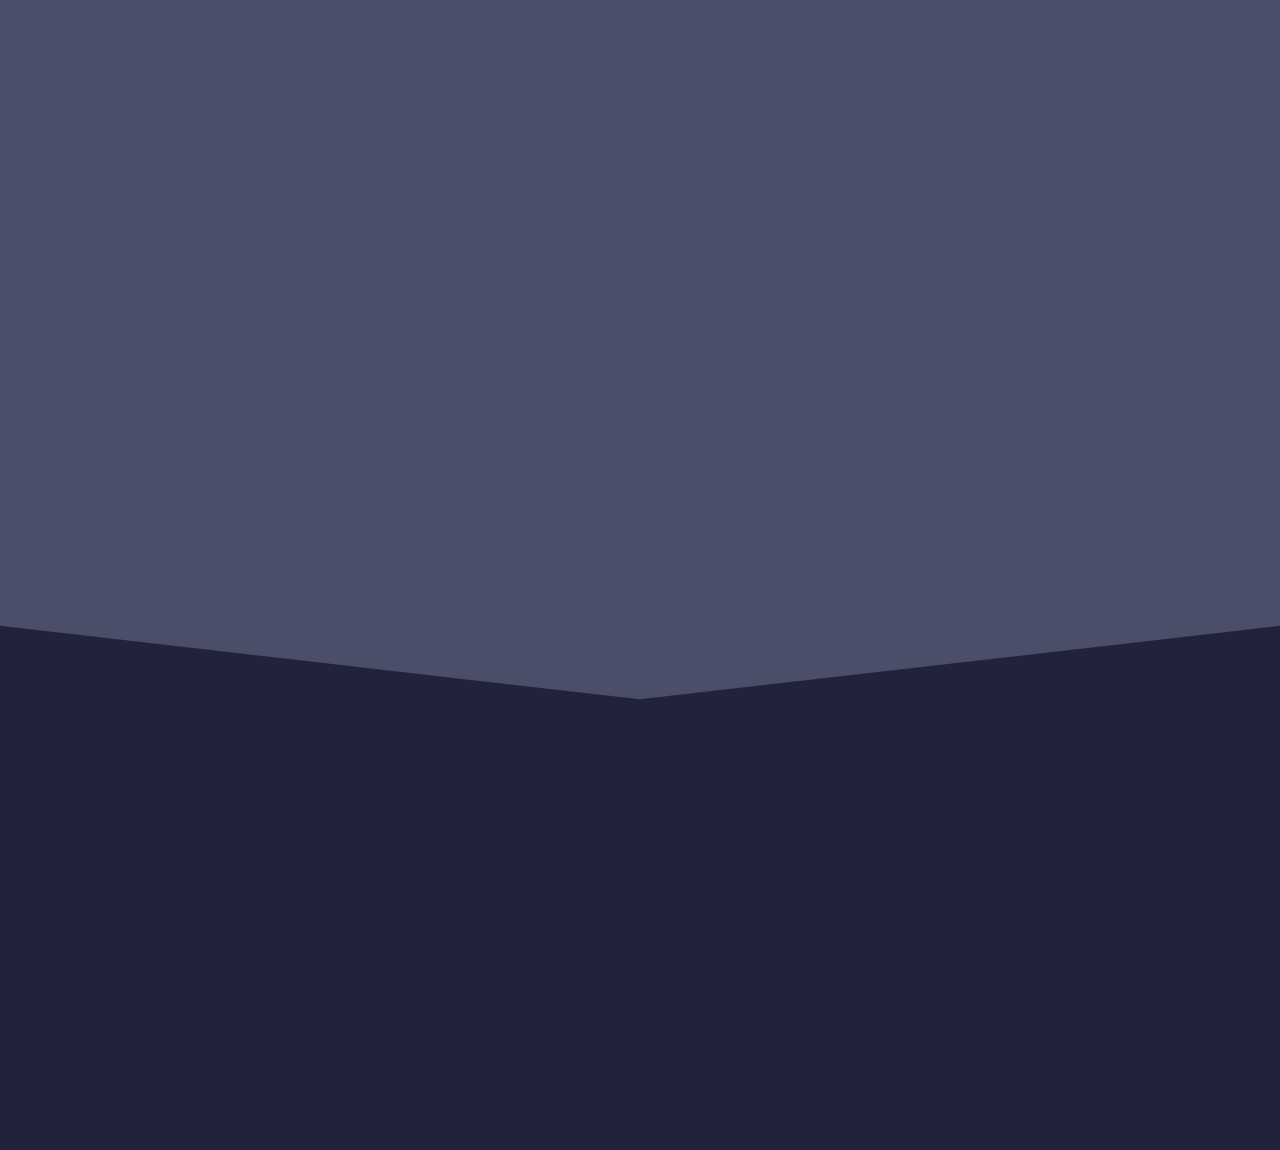
==== commit 441b905e: "WIP: Added projects" ====
--- a/portfolio/index.html
+++ b/portfolio/index.html
@@ -16,15 +16,15 @@
     <div class="nav nav-animation">
         <i class="fas fa-bars"></i>
         <div class="list">
-            <ul class="animate">
+            <ul class="animate reveal-nav">
                 <li>
                     <button class="nav-button" onclick="move('home')">Home</button>
                 </li>
                 <li>
-                    <button class="nav-button" onclick="move('work')">My work</button>
+                    <button class="nav-button" onclick="move('about')">About me</button>
                 </li>
                 <li>
-                    <button class="nav-button" onclick="move('about')">About me</button>
+                    <button class="nav-button" onclick="move('work')">My work</button>
                 </li>
                 <li>
                     <button class="nav-button" onclick="move('contact')">Contact me</button>
@@ -42,6 +42,9 @@
     </button>
     <div id="home" class="home main">
         <div class="home-grid">
+            <div class="note">
+                Note: This website is currently work in progress.
+            </div>
             <div class="main-text main-text-size">
                 Hi, my name is
                 <div class="title reveal">Karolis Samuolis</div>
@@ -68,13 +71,20 @@
                 <button onclick="move('work')" class="action-button">See my work</button>
             </div>
             <div class="arrow-container">
-                <button onclick="move('work')" class="arrow-button">
+                <button onclick="move('about')" class="arrow-button">
                     <i class="fas fa-chevron-down arrow-down"></i>
                 </button>
             </div>
         </div>
     </div>
-    <div class="svg svg1">
+    <div class="svg1">
+        <svg preserveAspectRatio="none" viewBox="0 0 100 102" height="75" width="100%" version="1.1"
+            xmlns="http://www.w3.org/2000/svg" >
+            <path d="M0 0 L50 100 L100 0 Z"></path>
+        </svg>
+    </div>
+    <div id="about" class="about main">About me</div>
+    <div class="svg2">
         <svg preserveAspectRatio="none" viewBox="0 0 100 102" height="75" width="100%" version="1.1"
             xmlns="http://www.w3.org/2000/svg" >
             <path d="M0 0 L50 100 L100 0 Z"></path>
@@ -83,48 +93,72 @@
     <div id="work" class="work main">
         <div class="projects">
             <div class="project-card">
-                <img class="project-image" src="https://i.postimg.cc/ZKpJpmJj/image.png" alt="image" />
-                <div class="project-text">
-                    <div class="project-text-header">
-                        Teeemwork<span class="tag">WIP</span>
+                <div class="project-image-container">
+                    <img class="project-image" src="https://i.postimg.cc/G2hVb2Yr/image.png" alt="Project Image"/>
+                </div>
+                <div class="project-content">
+                    <div class="project-text">
+                        <div class="project-text-header">
+                            Teeemwork<span class="tag">WIP</span>
+                        </div>
+                        <div class="project-text-info">
+                            <b>Teemwork</b> - a Trello clone.<br />
+                            Developed using:
+                            <ul class="project-text-list">
+                                <li>ReactJS</li>
+                                <li>Redux</li>
+                                <li>Persistant storage</li>
+                            </ul>
+                            More info in the Github repo.
+                        </div>
                     </div>
-                    <div class="project-text-info">
-                        <b>Teemwork</b> - a Trello clone.<br />
-                        Developed using:
-                        <ul class="project-text-list">
-                            <li>> ReactJS</li>
-                            <li>> Redux</li>
-                            <li>> Persistant storage</li>
-                        </ul>
-                        More info in the Github repo.
+                    <div class="project-links">
+                        <a class="project-button" target="_blank" href="https://teeemwork.web.app">Live</a>
+                        <a class="project-button" target="_blank" href="https://github.com/karosamu/teeemwork">
+                            Source</a>
                     </div>
                 </div>
-                <div class="project-links">
-                    <a class="project-button" target="_blank" href="https://teeemwork.web.app">Live</a>
-                    <a class="project-button" target="_blank" href="https://github.com/karosamu/teeemwork">
-                        Source</a>
+            </div>
+            <div class="project-card">
+                <div class="project-image-container">
+                    <img class="project-image" src="https://i.postimg.cc/G2hVb2Yr/image.png" alt="Project Image"/>
+                </div>
+                <div class="project-content">
+                    <div class="project-text">
+                        <div class="project-text-header">
+                            Teeemwork<span class="tag">WIP</span>
+                        </div>
+                        <div class="project-text-info">
+                            <b>Teemwork</b> - a Trello clone.<br />
+                            Developed using:
+                            <ul class="project-text-list">
+                                <li>ReactJS</li>
+                                <li>Redux</li>
+                                <li>Persistant storage</li>
+                            </ul>
+                            More info in the Github repo.
+                        </div>
+                    </div>
+                    <div class="project-links">
+                        <a class="project-button" target="_blank" href="https://teeemwork.web.app">Live</a>
+                        <a class="project-button" target="_blank" href="https://github.com/karosamu/teeemwork">
+                            Source</a>
+                    </div>
                 </div>
             </div>
         </div>
     </div>
-    <div class="svg svg2">
+    <div class="svg1">
         <svg preserveAspectRatio="none" viewBox="0 0 100 102" height="75" width="100%" version="1.1"
             xmlns="http://www.w3.org/2000/svg" >
-            <path d="M0 0 L50 100 L100 0 Z" fill="#22223b" stroke="#22223b"></path>
-        </svg>
-    </div>
-    <div id="about" class="about main">About me</div>
-    <div class="svg svg1">
-        <svg preserveAspectRatio="none" viewBox="0 0 100 102" height="75" width="100%" version="1.1"
-            xmlns="http://www.w3.org/2000/svg" >
-            <path d="M0 0 L50 100 L100 0 Z" fill="#22223b" stroke="#22223b"></path>
+            <path d="M0 0 L50 100 L100 0 Z"></path>
         </svg>
     </div>
     <div id="contact" class="contact main">Contact me</div>
-    <div class="svg svg2">
+    <div class="svg2">
         <svg preserveAspectRatio="none" viewBox="0 0 100 102" height="75" width="100%" version="1.1"
             xmlns="http://www.w3.org/2000/svg" >
-            <path d="M0 0 L50 100 L100 0 Z" fill="#22223b" stroke="#22223b"></path>
+            <path d="M0 0 L50 100 L100 0 Z"></path>
         </svg>
     </div>
     <div class="footer"></div>
--- a/portfolio/styles.css
+++ b/portfolio/styles.css
@@ -2,6 +2,11 @@
 	font-family: "Roboto", sans-serif;
 	scrollbar-width: none;
 	outline: none;
+}
+
+.note {
+	transition: 0.5s;
+	color: var(--color4);
 }
 
 .theme-dark2 {
@@ -24,25 +29,25 @@
 	--sun: none;
 }
 
-.svg {
-	transition: 0.5s;
-}
-
 .svg2 path {
+	transition: 0.5s;
 	fill: var(--color2);
 	stroke: var(--color2);
 }
 
 .svg2 {
+	transition: 0.5s;
 	background-color: var(--color1);
 }
 
 .svg1 path {
+	transition: 0.5s;
 	fill: var(--color1);
 	stroke: var(--color1);
 }
 
 .svg1 {
+	transition: 0.5s;
 	background-color: var(--color2);
 }
 
@@ -56,13 +61,8 @@
 	background-color: #000000;
 }
 
-::-webkit-scrollbar {
-	display: none;
-}
-
 body {
 	margin: 0;
-	overflow-x: hidden;
 	background-color: var(--color1);
 }
 
@@ -74,16 +74,7 @@
 .home {
 	background-color: var(--color1);
 	transition: 0.5s;
-}
-
-.home {
-	width: 100%;
-	background-image: url("./background-1789175.png");
 	height: 100vh;
-	background-attachment: fixed;
-	background-position: center;
-	background-repeat: no-repeat;
-	background-size: cover;
 	display: flex;
 	flex-direction: row;
 	justify-content: center;
@@ -92,7 +83,17 @@
 
 .about {
 	transition: 0.5s;
+	background-color: var(--color2);
+}
+
+.work {
+	transition: 0.5s;
 	background-color: var(--color1);
+}
+
+.contact {
+	transition: 0.5s;
+	background-color: var(--color2);
 }
 
 .footer {
@@ -101,23 +102,11 @@
 	height: 50vh;
 }
 
-.work {
-	transition: 0.5s;
-	background-color: var(--color2);
-}
-
-.contact {
-	transition: 0.5s;
-	background-color: var(--color2);
-}
-
 .action-button {
 	transition: 0.5s;
-	margin-top: 4vw;
-	background: #00000000;
-	height: 50px;
+	margin-top: 2vw;
+	background: var(--color1);
 	color: var(--color4);
-	border: none;
 	border-radius: 1vw;
 	border: 0.2vw solid var(--color4);
 	cursor: pointer;
@@ -127,7 +116,8 @@
 }
 
 .action-button:hover {
-	background: var(--color5);
+	color: var(--color2);
+	background: var(--color3);
 	transition: 0.1s;
 }
 
@@ -140,14 +130,10 @@
 
 .sub-card {
 	transition: 0.5s;
-	display: flex;
-	justify-content: center;
-	align-items: center;
+	justify-content: center;
 	text-decoration: none;
 	color: var(--color4);
 	border-radius: 50px;
-	margin-bottom: 10px;
-	font-size: 1rem;
 }
 
 .sub-card:hover {
@@ -156,10 +142,6 @@
 	color: var(--color2);
 }
 
-.sub-card .secondary-info {
-	color: var(--color4);
-}
-
 .sun {
 	display: var(--sun) !important;
 	font-family: "Material Icons" !important;
@@ -171,7 +153,7 @@
 }
 
 @media only screen and (min-width: 2000px) and (max-width: 2999px) {
-	.theme-switcher-animation {
+	.theme-switcher {
 		width: 100px !important;
 		height: 100px !important;
 		border-bottom-left-radius: 200px !important;
@@ -181,7 +163,7 @@
 		font-size: 48px !important;
 	}
 
-	.nav-animation {
+	.nav {
 		width: 100px !important;
 		height: 100px !important;
 		border-bottom-right-radius: 200px !important;
@@ -204,7 +186,7 @@
 }
 
 @media only screen and (min-width: 3000px) {
-	.theme-switcher-animation {
+	.theme-switcher {
 		width: 150px !important;
 		height: 150px !important;
 		border-bottom-left-radius: 200px !important;
@@ -214,7 +196,7 @@
 		font-size: 80px !important;
 	}
 
-	.nav-animation {
+	.nav {
 		width: 150px !important;
 		height: 150px !important;
 		border-bottom-right-radius: 200px !important;
@@ -249,23 +231,6 @@
 }
 
 @media only screen and (max-width: 550px) {
-	.project-card {
-		grid-template-areas:
-			"image image"
-			"text text"
-			"links links" !important;
-		grid-template-rows: 1fr 1fr 0.2fr !important;
-		grid-template-columns: 1fr 1fr !important;
-	}
-
-	.project-text {
-		border: none !important;
-	}
-
-	.project-links {
-		border-left: none !important;
-	}
-
 	.sub-cards {
 		grid-template-columns: 1fr 1fr;
 		grid-template-rows: 1fr 1fr;
@@ -292,80 +257,12 @@
 		height: 8vw !important;
 		padding: 0.6vw !important;
 	}
-}
-
-.container {
-	display: grid;
-	grid-template-rows: 9fr 1fr;
-	max-height: 100vh;
-	width: 100vw;
-}
-
-.project-card {
-	margin: 10px;
-	display: grid;
-	grid-template-areas:
-		"image text"
-		"image links";
-	grid-template-rows: 9fr 1fr;
-	grid-template-columns: 2fr 1fr;
-	background: var(--color1);
-}
-
-.project-image {
-	grid-area: image;
-	max-width: 100%;
-	max-height: 100%;
-	margin: auto;
-}
-
-.project-text {
-	border-left: 3px solid var(--color2);
-	grid-area: text;
-	color: var(--color4);
-}
-
-.project-links {
-	border-left: 3px solid var(--color2);
-	grid-area: links;
-	display: grid;
-	grid-template-columns: 1fr 1fr;
-	border-top: 2px solid var(--color3);
-}
-
-.project-button {
-	text-decoration: none;
-	color: var(--color3);
-	text-align: center;
-	margin: auto;
-}
-
-.projects {
-	padding: 100px;
-	display: grid;
-}
-
-.project-text-header {
-	font-weight: bold;
-	padding: 10px;
-	font-size: 1.5rem;
-}
-
-.project-text-info {
-	padding: 10px;
-	font-size: 1rem;
-}
-
-.project-text-list {
-	list-style: none;
-	padding-left: 5px;
-}
-
-.tag {
-	margin-left: 5px;
-	font-size: 1rem;
-	font-weight: normal;
-	color: gray;
+
+	.nav:hover {
+		border-bottom-right-radius: 5px;
+		width: 135px !important;
+		height: 185px !important;
+	}
 }
 
 .sub-link {
@@ -407,16 +304,12 @@
 	width: 0px;
 	height: 0px;
 	border-bottom-left-radius: 50px;
-	outline: none;
 	border: none;
 	cursor: pointer;
 	display: flex;
 	justify-content: center;
 	align-items: center;
 	font-size: 20px;
-}
-
-.theme-switcher-animation {
 	transition: 0.5s;
 	top: 0 !important;
 	right: 0 !important;
@@ -426,6 +319,7 @@
 }
 
 .nav {
+	z-index: 1;
 	position: fixed;
 	width: 0px;
 	height: 0px;
@@ -435,9 +329,6 @@
 	display: flex;
 	flex-direction: column;
 	font-size: 20px;
-}
-
-.nav-animation {
 	transition: 0.5s;
 	top: 0 !important;
 	left: 0 !important;
@@ -512,7 +403,6 @@
 .reveal::after {
 	content: "";
 	position: absolute;
-	z-index: 999;
 	top: 0;
 	left: 0;
 	right: 0;
@@ -558,7 +448,7 @@
 .arrow-down {
 	transition: 0.5s;
 	font-size: 3vw;
-	color: var(--color4)
+	color: var(--color4);
 }
 
 .arrow-container {
@@ -571,4 +461,138 @@
 	background-color: #00000000;
 	border: none;
 	cursor: pointer;
+}
+
+.h1-fluid {
+	font-size: calc(1rem + 3vw);
+	line-height: calc(1.4rem + 4.8vw);
+}
+.h2-fluid {
+	font-size: calc(1rem + 2vw);
+	line-height: calc(1.4rem + 2.4vw);
+}
+.h3-fluid {
+	font-size: calc(1rem + 1vw);
+	line-height: calc(1.4rem + 1.2vw);
+}
+.h1-fluid {
+	font-size: calc(1rem + 0.5vw);
+	line-height: calc(1.4rem + 0.6vw);
+}
+
+.reveal-nav,
+.reveal-nav::after {
+	animation-delay: 0;
+	animation-delay: var(--animation-delay, 0.2s);
+	animation-iteration-count: 1;
+	animation-iteration-count: var(--iterations, 1);
+	animation-duration: 300ms;
+	animation-duration: var(--duration, 300ms);
+	animation-fill-mode: both;
+	animation-timing-function: cubic-bezier(0, 0, 0.2, 1);
+}
+
+.reveal-nav {
+	position: relative;
+	animation-name: text;
+	white-space: nowrap;
+	cursor: default;
+	text-transform: uppercase;
+}
+
+.reveal-nav::after {
+	content: "";
+	position: absolute;
+	top: 0;
+	left: 0;
+	right: 0;
+	bottom: 0;
+	background-color: #00000000;
+	transform: scaleX(0);
+	transform-origin: 0 50%;
+	pointer-events: none;
+	animation-name: revealer;
+}
+
+.projects {
+	display: flex;
+	flex-direction: row;
+	align-items: center;
+	justify-content: center;
+}
+
+.project-card {
+	transition: 0.5s;
+	margin: 30px;
+	width: 300px;
+	background-color: var(--color2);
+	border-radius: 20px;
+	display: flex;
+	flex-direction: column;
+	align-items: center;
+}
+
+.project-text {
+	transition: 0.5s;
+	width: 100%;
+	padding: 20px;
+	border-radius: 20px;
+	color: var(--color4);
+}
+
+.project-content {
+	width: 100%;
+}
+
+.project-image {
+	margin: 10px;
+	display: block;
+	object-fit: cover;
+	width: 100%;
+	height: 230px;
+	border-radius: 10px;
+}
+
+.project-links {
+	transition: 0.5s;
+	width: 100%;
+	display: grid;
+	grid-template-columns: 1fr 1fr;
+	background: var(--color3);
+	border-bottom-left-radius: 20px;
+	border-bottom-right-radius: 20px;
+}
+
+.project-links a {
+	transition: 0.5s;
+	width: 100%;
+	text-decoration: none;
+	color: var(--color1);
+	display: flex;
+	justify-content: center;
+	align-items: center;
+	height: 30px;
+}
+
+.project-links a:first-of-type {
+	transition: 0.5s;
+	border-right: 1px solid var(--color2);
+}
+
+.project-image-container {
+	transition: 0.5s;
+	border-radius: 10px;
+	width: 95%;
+	background-color: var(--color1);
+	margin: 10px;
+	height: 250px;
+	display: flex;
+	justify-content: center;
+}
+
+.tag {
+	transition: 0.5s;
+	padding-left: 10px;
+	font-size: small;
+	color: var(--color3);
 }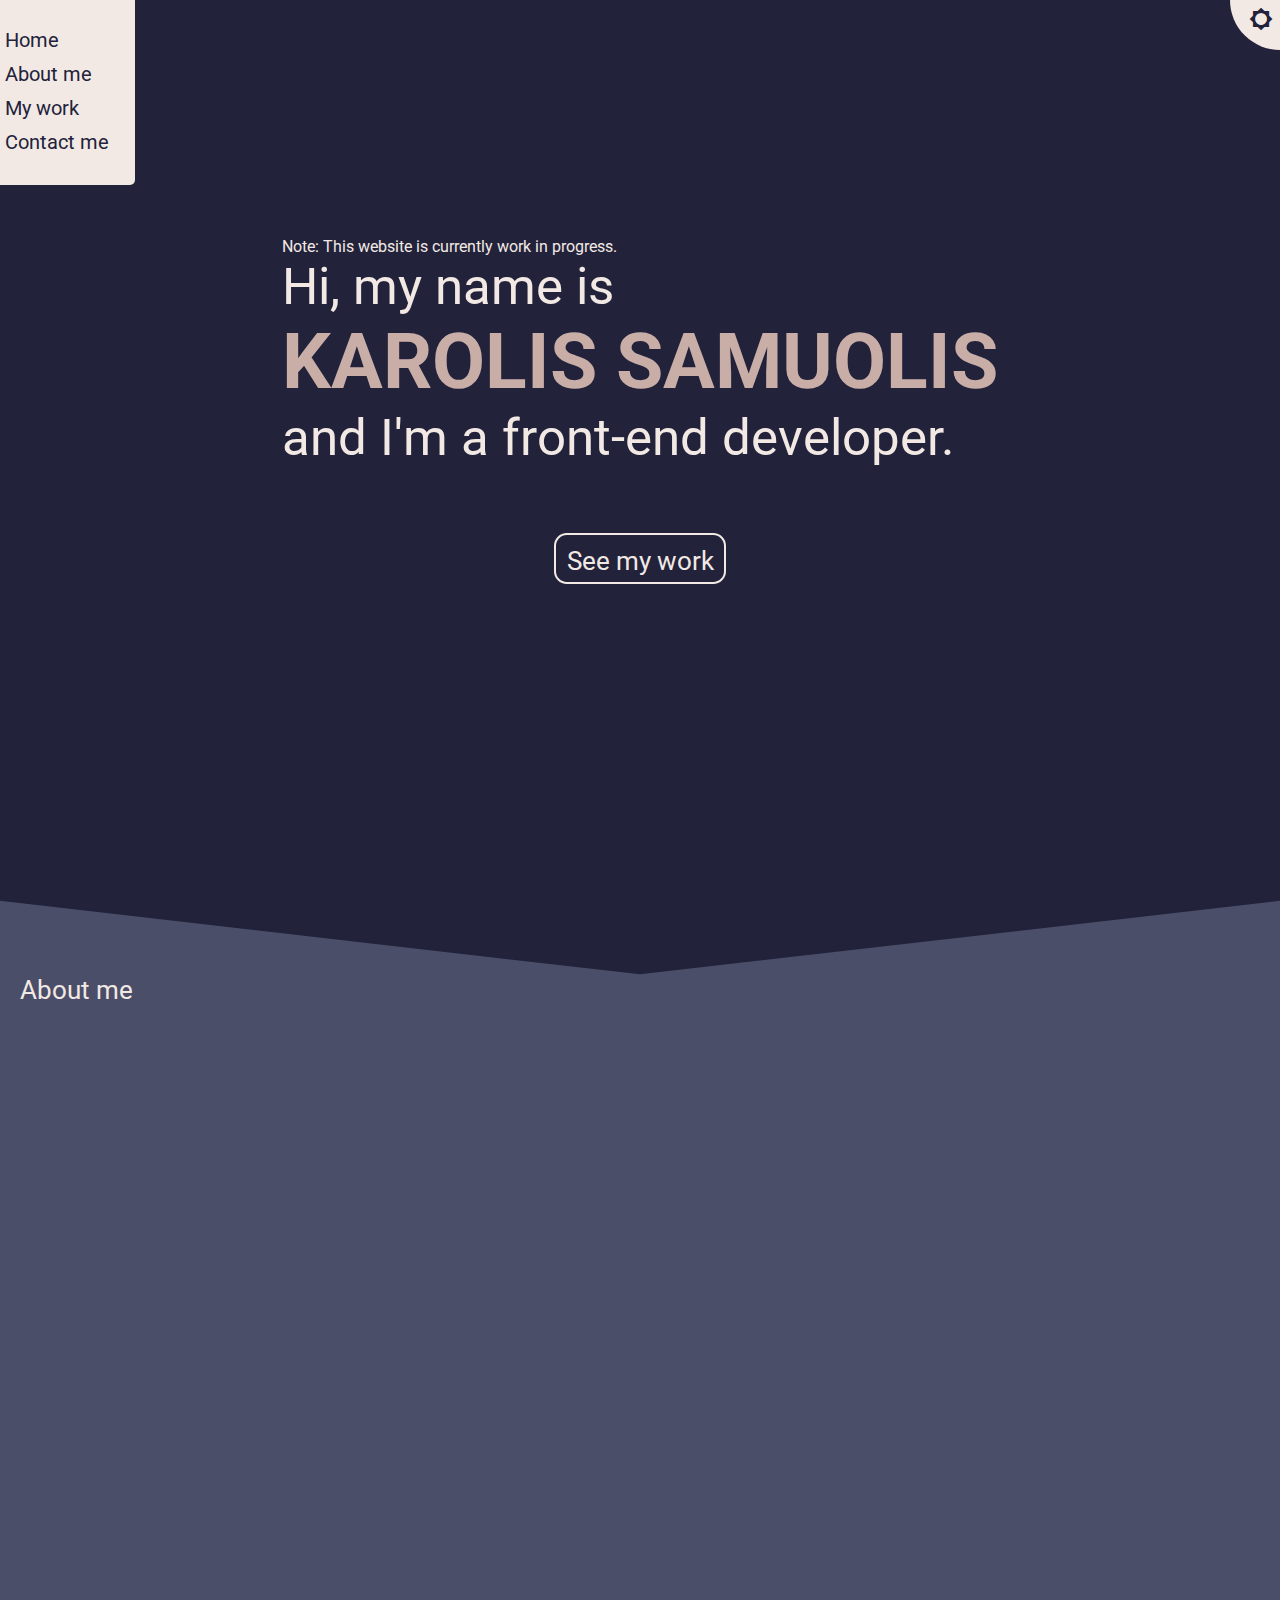
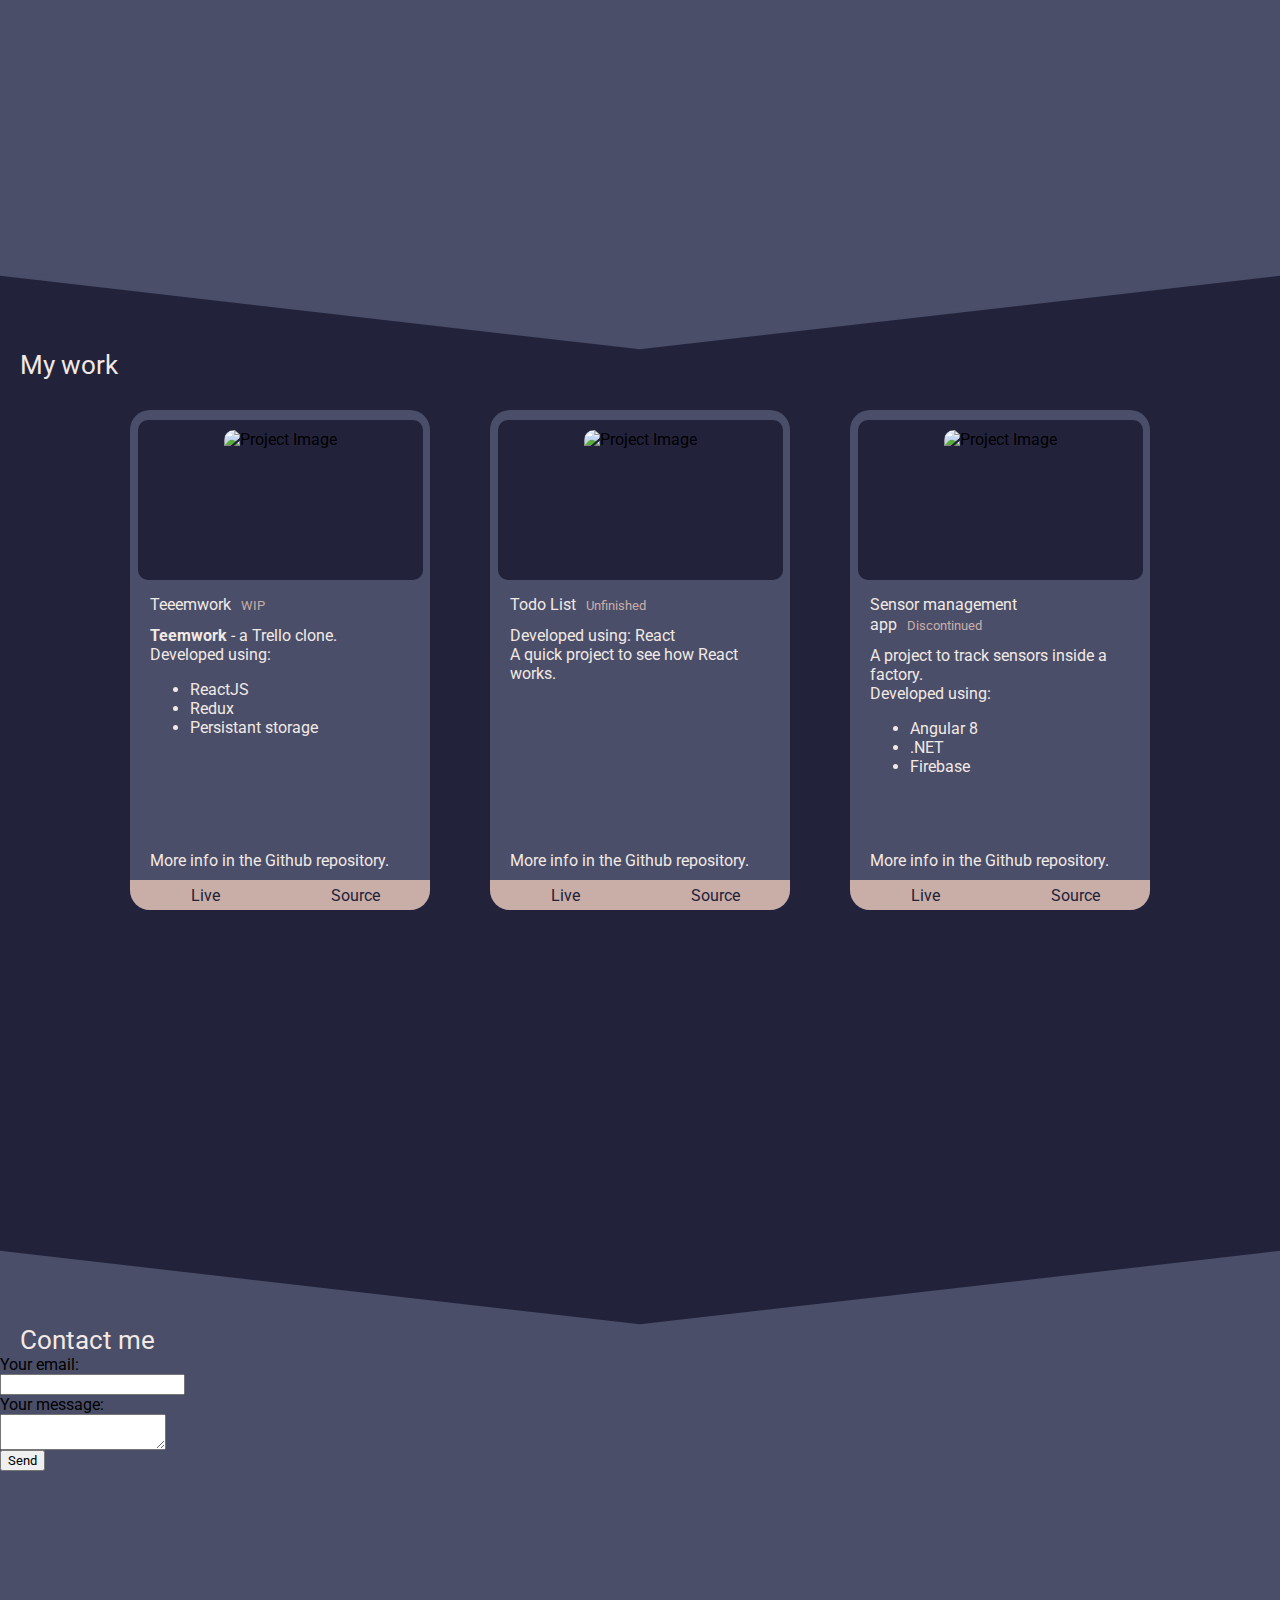
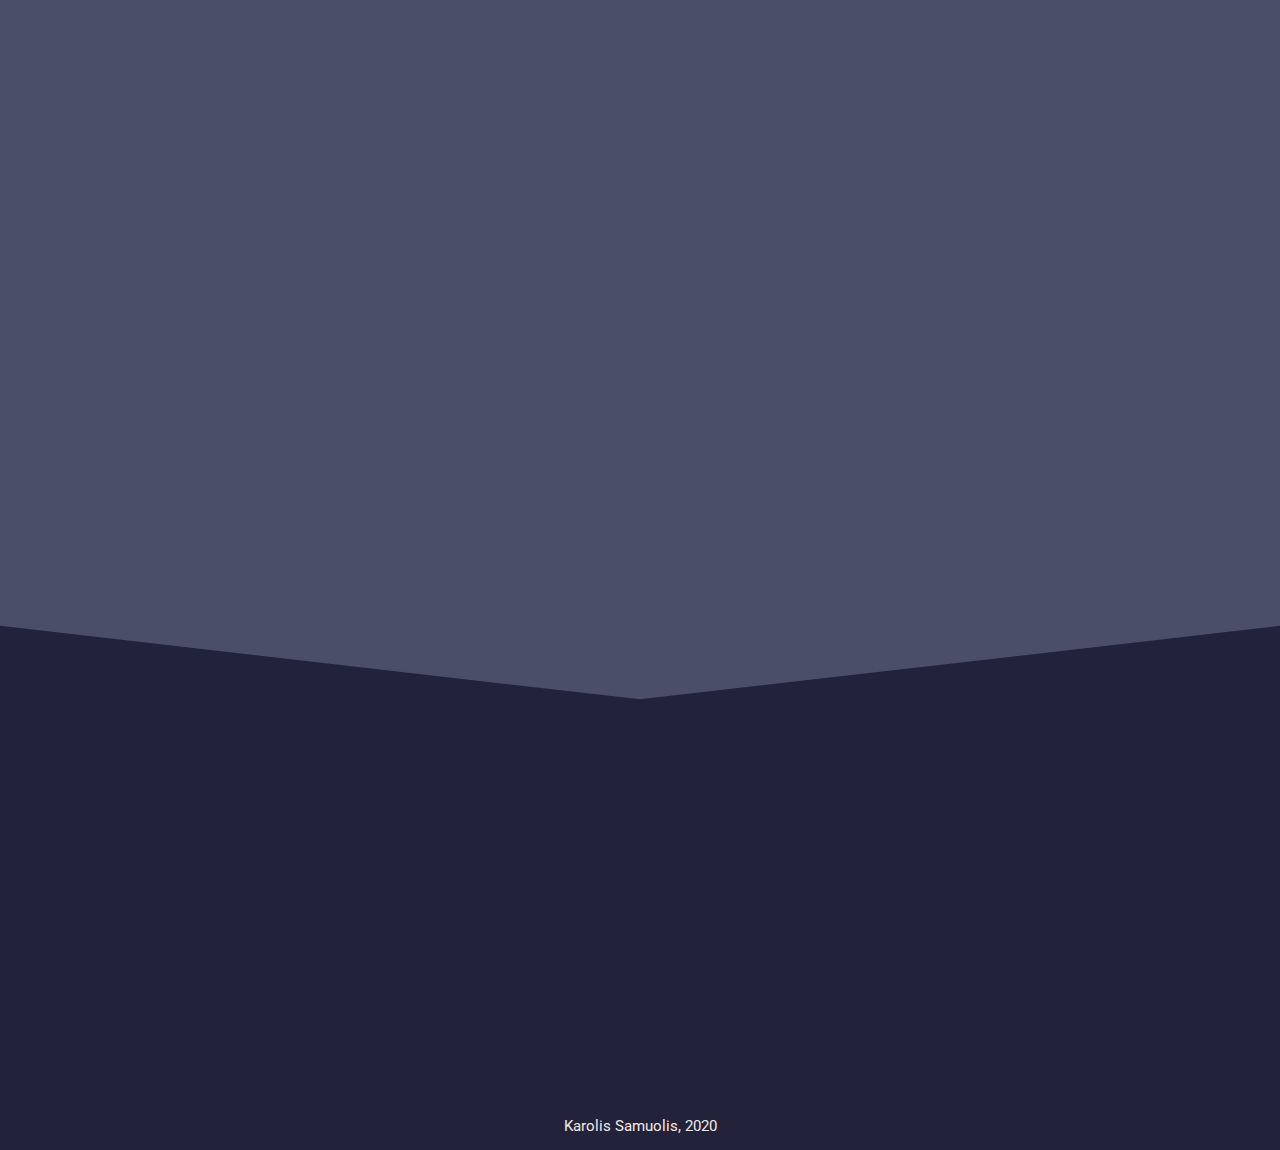
==== commit 0946b074: "WIP: Contact me and Projects" ====
--- a/portfolio/index.html
+++ b/portfolio/index.html
@@ -8,8 +8,8 @@
     <link rel="stylesheet" href="styles.css" />
     <script src="https://use.fontawesome.com/3c317671c3.js"></script>
     <link href="https://fonts.googleapis.com/icon?family=Material+Icons" rel="stylesheet">
+    <script src="https://ajax.googleapis.com/ajax/libs/jquery/2.1.1/jquery.min.js"></script>
     <script src="script.js"></script>
-    <script src="https://ajax.googleapis.com/ajax/libs/jquery/2.1.1/jquery.min.js"></script>
 </head>
 
 <body>
@@ -83,7 +83,11 @@
             <path d="M0 0 L50 100 L100 0 Z"></path>
         </svg>
     </div>
-    <div id="about" class="about main">About me</div>
+    <div id="about" class="about main">
+        <div class="section-title">
+            About me
+        </div>
+    </div>
     <div class="svg2">
         <svg preserveAspectRatio="none" viewBox="0 0 100 102" height="75" width="100%" version="1.1"
             xmlns="http://www.w3.org/2000/svg" >
@@ -91,10 +95,13 @@
         </svg>
     </div>
     <div id="work" class="work main">
+        <div class="section-title">
+            My work
+        </div>
         <div class="projects">
             <div class="project-card">
                 <div class="project-image-container">
-                    <img class="project-image" src="https://i.postimg.cc/G2hVb2Yr/image.png" alt="Project Image"/>
+                    <img class="project-image" src="https://i.postimg.cc/FRb0Dq41/image.png" alt="Project Image"/>
                 </div>
                 <div class="project-content">
                     <div class="project-text">
@@ -109,7 +116,9 @@
                                 <li>Redux</li>
                                 <li>Persistant storage</li>
                             </ul>
-                            More info in the Github repo.
+                            <div class="more-info">
+                                More info in the Github repository.
+                            </div>
                         </div>
                     </div>
                     <div class="project-links">
@@ -121,27 +130,53 @@
             </div>
             <div class="project-card">
                 <div class="project-image-container">
-                    <img class="project-image" src="https://i.postimg.cc/G2hVb2Yr/image.png" alt="Project Image"/>
+                    <img class="project-image" src="https://i.postimg.cc/KYNj1yrG/image.png" alt="Project Image"/>
                 </div>
                 <div class="project-content">
                     <div class="project-text">
                         <div class="project-text-header">
-                            Teeemwork<span class="tag">WIP</span>
+                            Todo List<span class="tag">Unfinished</span>
                         </div>
                         <div class="project-text-info">
-                            <b>Teemwork</b> - a Trello clone.<br />
+                            Developed using: React<br>
+                            A quick project to see how React works.<br>
+                            <div class="more-info">
+                                More info in the Github repository.
+                            </div>
+                        </div>
+                    </div>
+                    <div class="project-links">
+                        <a class="project-button" target="_blank" href="https://reacttodoks.web.app/">Live</a>
+                        <a class="project-button" target="_blank" href="https://github.com/karosamu/react-todo">
+                            Source</a>
+                    </div>
+                </div>
+            </div>
+            <div class="project-card">
+                <div class="project-image-container">
+                    <img class="project-image" src="https://i.postimg.cc/L8Z2dF0C/image.png" alt="Project Image"/>
+                </div>
+                <div class="project-content">
+                    <div class="project-text">
+                        <div class="project-text-header">
+                            Sensor management app<span class="tag">Discontinued</span>
+                        </div>
+                        <div class="project-text-info">
+                            A project to track sensors inside a factory.<br>
                             Developed using:
-                            <ul class="project-text-list">
-                                <li>ReactJS</li>
-                                <li>Redux</li>
-                                <li>Persistant storage</li>
+                            <ul>
+                                <li>Angular 8</li>
+                                <li>.NET</li>
+                                <li>Firebase</li>
                             </ul>
-                            More info in the Github repo.
+                            <div class="more-info">
+                                More info in the Github repository.
+                            </div>
                         </div>
                     </div>
                     <div class="project-links">
-                        <a class="project-button" target="_blank" href="https://teeemwork.web.app">Live</a>
-                        <a class="project-button" target="_blank" href="https://github.com/karosamu/teeemwork">
+                        <a class="project-button" target="_blank" href="https://sensormanagementproject.web.app/">Live</a>
+                        <a class="project-button" target="_blank" href="https://github.com/karosamu/SensorWeb">
                             Source</a>
                     </div>
                 </div>
@@ -154,14 +189,34 @@
             <path d="M0 0 L50 100 L100 0 Z"></path>
         </svg>
     </div>
-    <div id="contact" class="contact main">Contact me</div>
+    <div id="contact" class="contact main">
+        <div class="section-title">
+            Contact me
+        </div>
+        <form action="https://formspree.io/f/mbjplqle" method="POST" class="contact-form">
+            <label>
+                Your email:
+                <input type="text" name="_replyto" class="e-mail">
+            </label>
+            <label>
+                Your message:
+                <textarea name="message" class="message"></textarea>
+            </label>
+            <div class="status">
+
+            </div>
+            <button type="submit" value="Send" class="submit">Send</button>
+        </form>
+    </div>
     <div class="svg2">
         <svg preserveAspectRatio="none" viewBox="0 0 100 102" height="75" width="100%" version="1.1"
             xmlns="http://www.w3.org/2000/svg" >
             <path d="M0 0 L50 100 L100 0 Z"></path>
         </svg>
     </div>
-    <div class="footer"></div>
+    <div class="footer">
+        <div class="footer-text">Karolis Samuolis, 2020</div>
+    </div>
 </body>
 
 </html>--- a/portfolio/styles.css
+++ b/portfolio/styles.css
@@ -100,6 +100,8 @@
 	transition: 0.5s;
 	background-color: var(--color1);
 	height: 50vh;
+	display: flex;
+	justify-content: center;
 }
 
 .action-button {
@@ -525,6 +527,7 @@
 	transition: 0.5s;
 	margin: 30px;
 	width: 300px;
+	height: 500px;
 	background-color: var(--color2);
 	border-radius: 20px;
 	display: flex;
@@ -534,22 +537,23 @@
 
 .project-text {
 	transition: 0.5s;
-	width: 100%;
 	padding: 20px;
+	padding-top: 5px;
 	border-radius: 20px;
 	color: var(--color4);
 }
 
 .project-content {
 	width: 100%;
+	height: 100%;
+	position: relative;
 }
 
 .project-image {
 	margin: 10px;
-	display: block;
+	max-width: 100%;
+	height: auto;
 	object-fit: cover;
-	width: 100%;
-	height: 230px;
 	border-radius: 10px;
 }
 
@@ -557,13 +561,23 @@
 	transition: 0.5s;
 	width: 100%;
 	display: grid;
+	position: absolute;
+	bottom: 0;
 	grid-template-columns: 1fr 1fr;
+}
+
+.project-links a:hover {
+	background-color: var(--color2);
+	color: var(--color3);
+}
+
+.project-text-header {
+	line-height: 20px;
+	margin-bottom: 10px;
+}
+
+.project-links a {
 	background: var(--color3);
-	border-bottom-left-radius: 20px;
-	border-bottom-right-radius: 20px;
-}
-
-.project-links a {
 	transition: 0.5s;
 	width: 100%;
 	text-decoration: none;
@@ -572,6 +586,15 @@
 	justify-content: center;
 	align-items: center;
 	height: 30px;
+
+}
+
+.project-links a:nth-child(1) {
+	border-bottom-left-radius: 20px;
+}
+
+.project-links a:nth-child(2) {
+	border-bottom-right-radius: 20px;
 }
 
 .project-links a:first-of-type {
@@ -595,4 +618,48 @@
 	padding-left: 10px;
 	font-size: small;
 	color: var(--color3);
-}+}
+
+.section-title {
+	transition: 0.5s;
+	font-size: 2vw;
+	padding-left: 20px;
+	color: var(--color4);
+}
+
+.footer-text {
+	transition: 0.5s;
+	color: var(--color4);
+	position: absolute;
+	font-size: 1.2vw;
+	bottom: 0;
+	padding-bottom: 15px;
+}
+
+.footer {
+	position: relative;
+}
+
+.project-text-info {
+	width: 100%;
+	word-wrap: break-word;
+}
+
+.more-info {
+	justify-content: center;
+	position: absolute;
+	bottom: 40px;
+}
+
+.contact-form span,input,textarea,button {
+	display: block;
+}
+
+.contact-form span {
+	color: var(--color4);
+}
+
+.error {
+	color: var(--color4);
+}
+
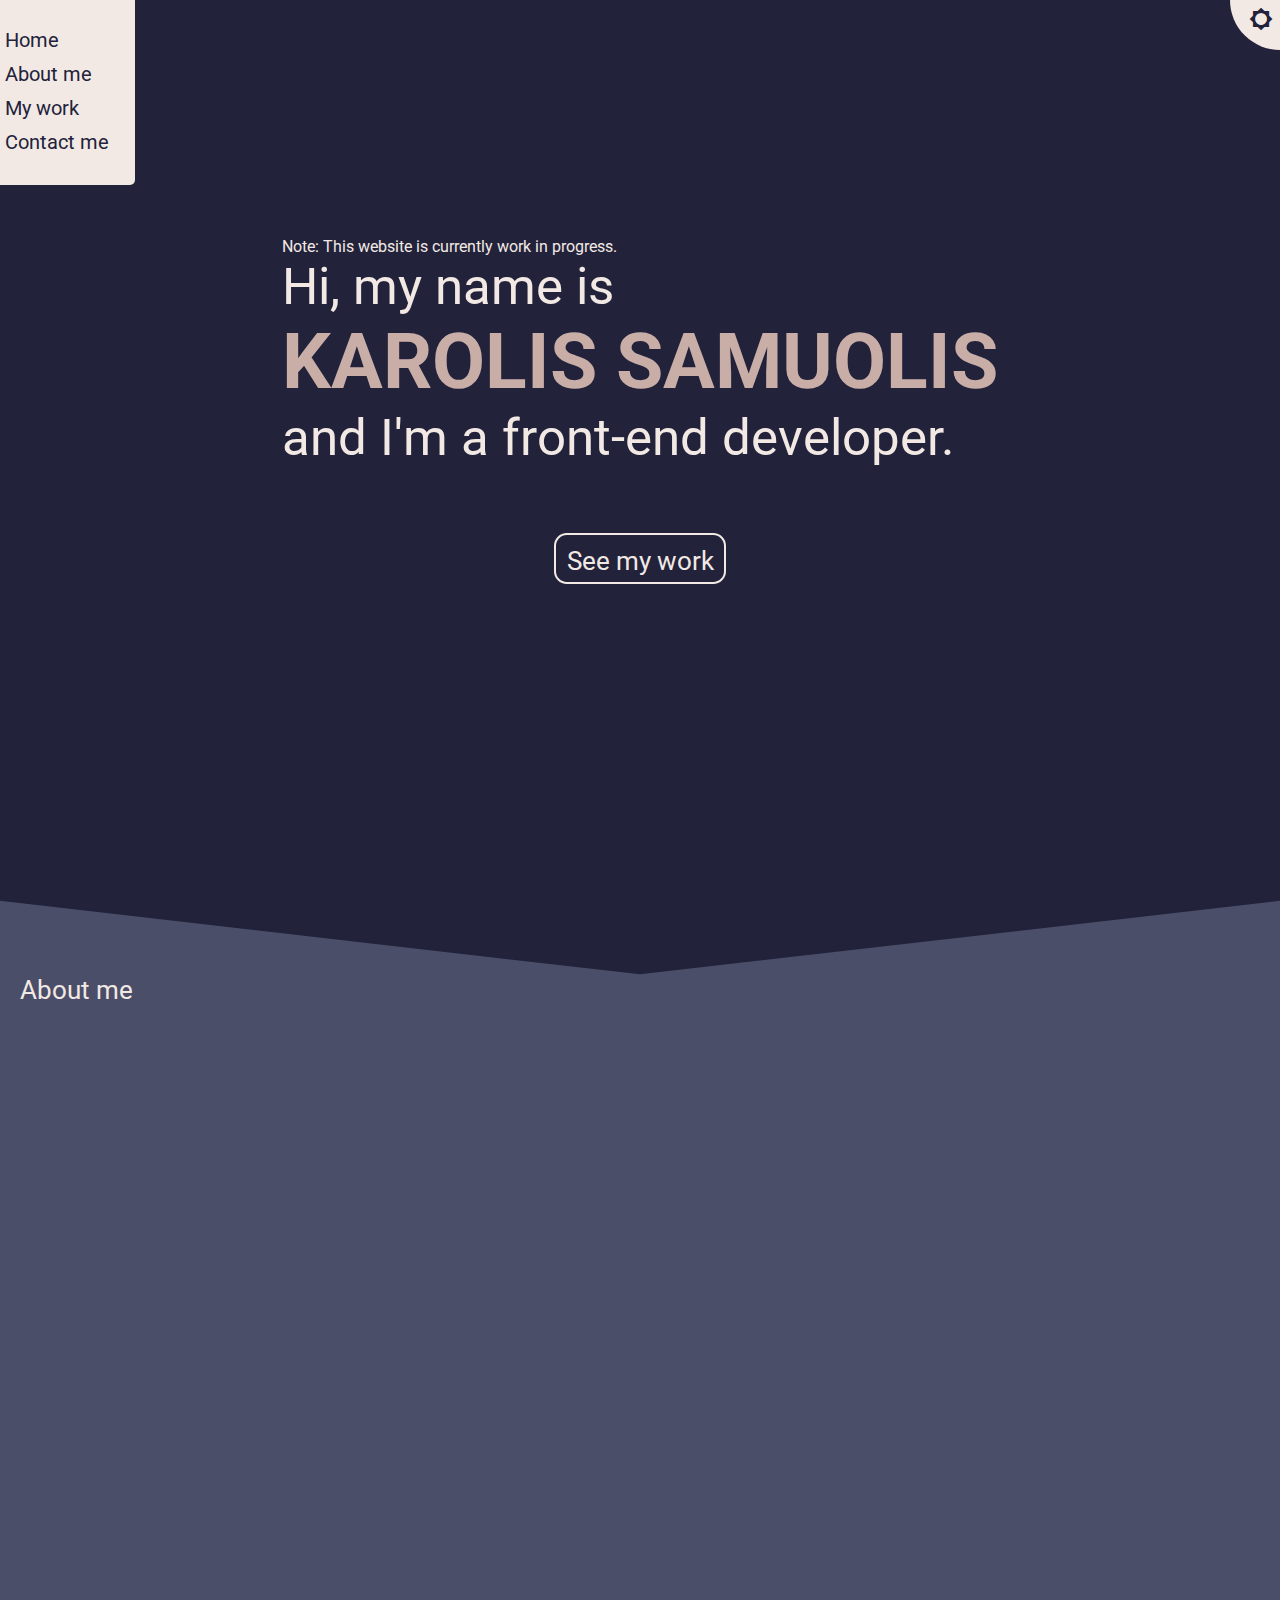
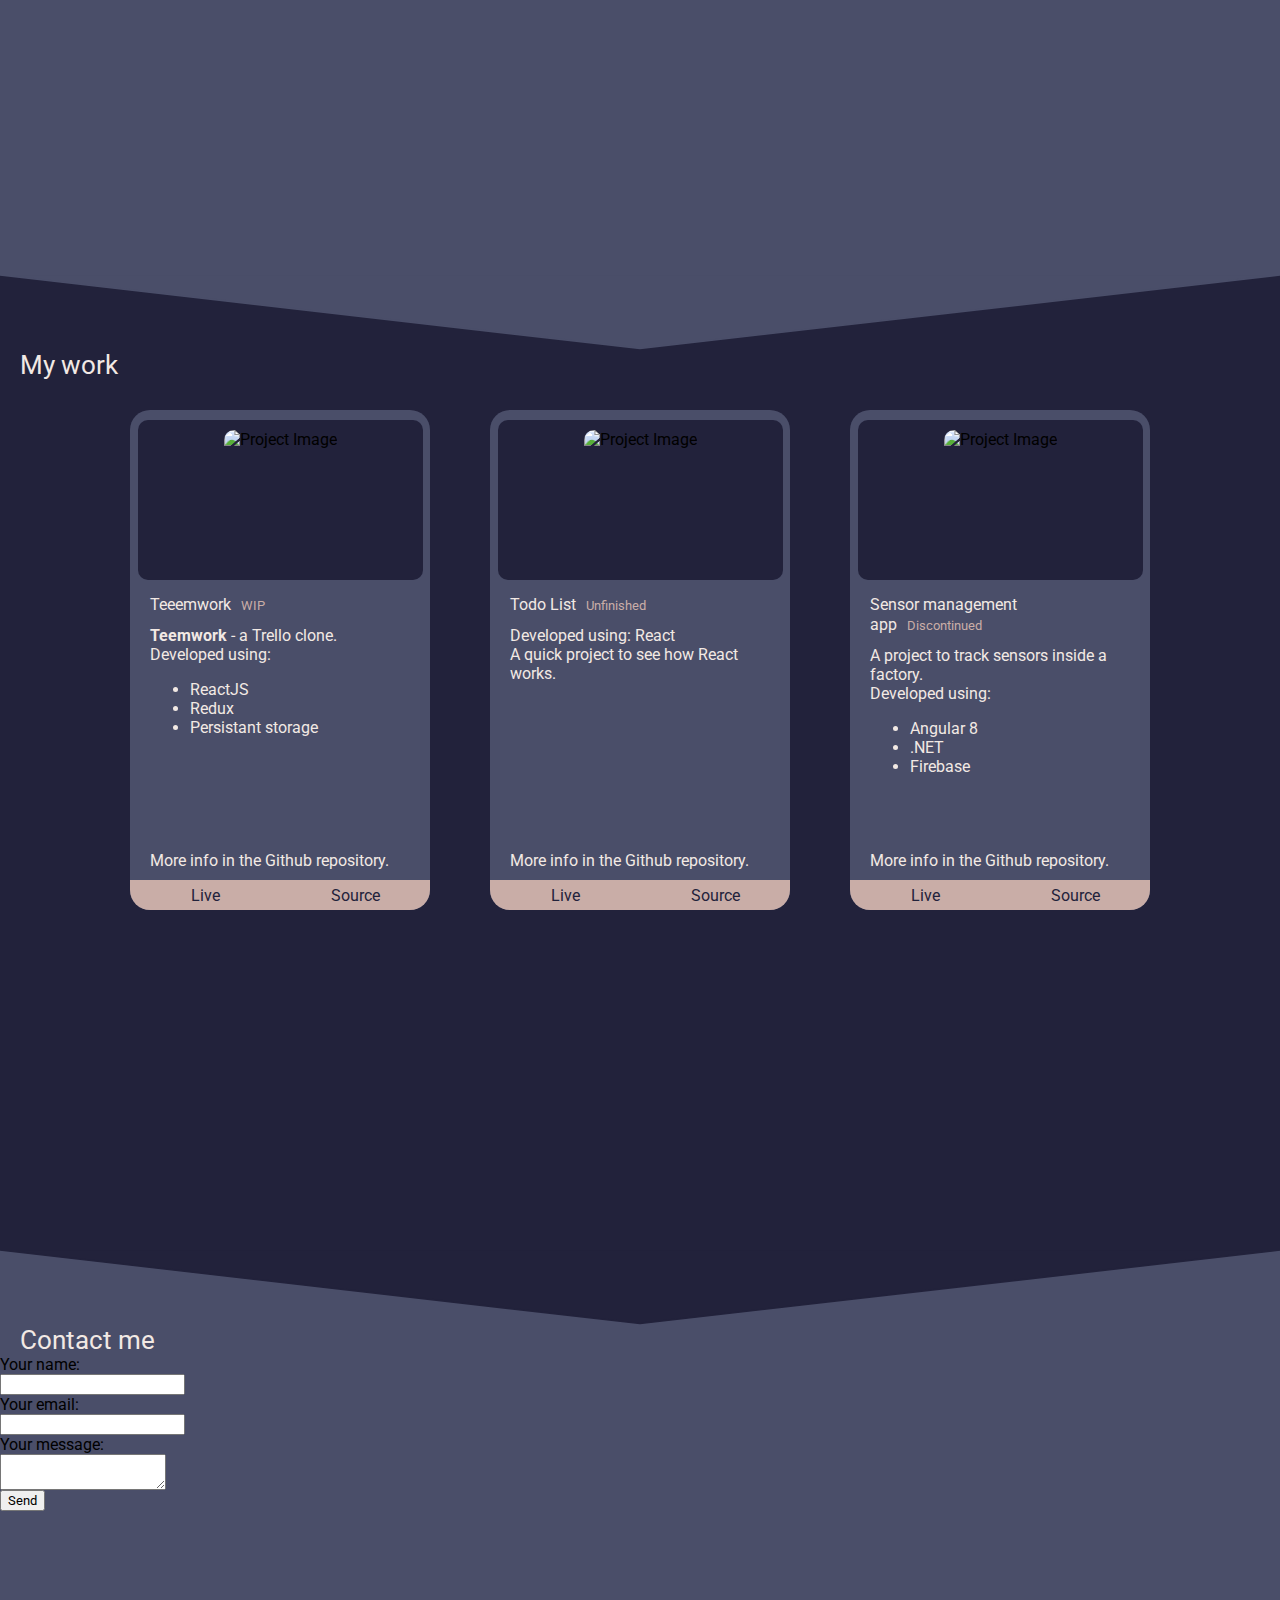
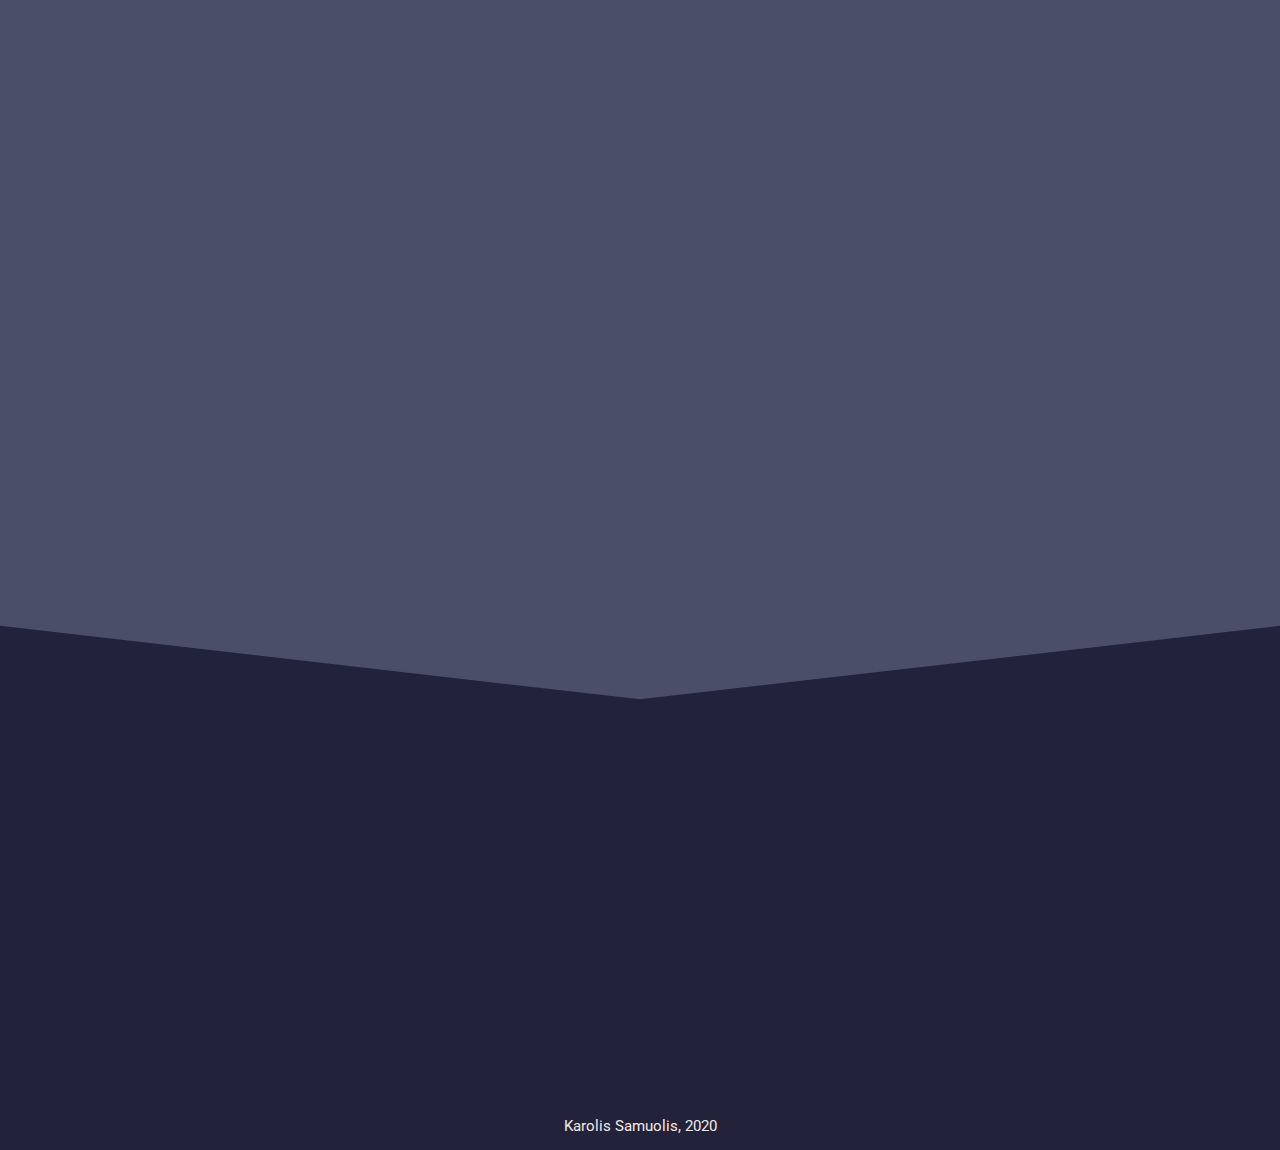
==== commit 4e749820: "WIP: Fixed redirect" ====
--- a/portfolio/index.html
+++ b/portfolio/index.html
@@ -193,19 +193,23 @@
         <div class="section-title">
             Contact me
         </div>
-        <form action="https://formspree.io/f/mbjplqle" method="POST" class="contact-form">
+        <form action="https://formspree.io/f/mbjplqle"
+        method="POST" class="contact-form" id="contact-form">
+            <label>
+                Your name:
+                <input type="text" name="Name" class="name">
+            </label>
             <label>
                 Your email:
-                <input type="text" name="_replyto" class="e-mail">
+                <input type="text" name="Email address" class="e-mail">
             </label>
             <label>
                 Your message:
-                <textarea name="message" class="message"></textarea>
+                <textarea name="Message" class="message"></textarea>
             </label>
-            <div class="status">
-
-            </div>
-            <button type="submit" value="Send" class="submit">Send</button>
+            <div class="status" id="status">
+            </div>
+            <button type="submit" value="Send" id="submit" class="submit">Send</button>
         </form>
     </div>
     <div class="svg2">
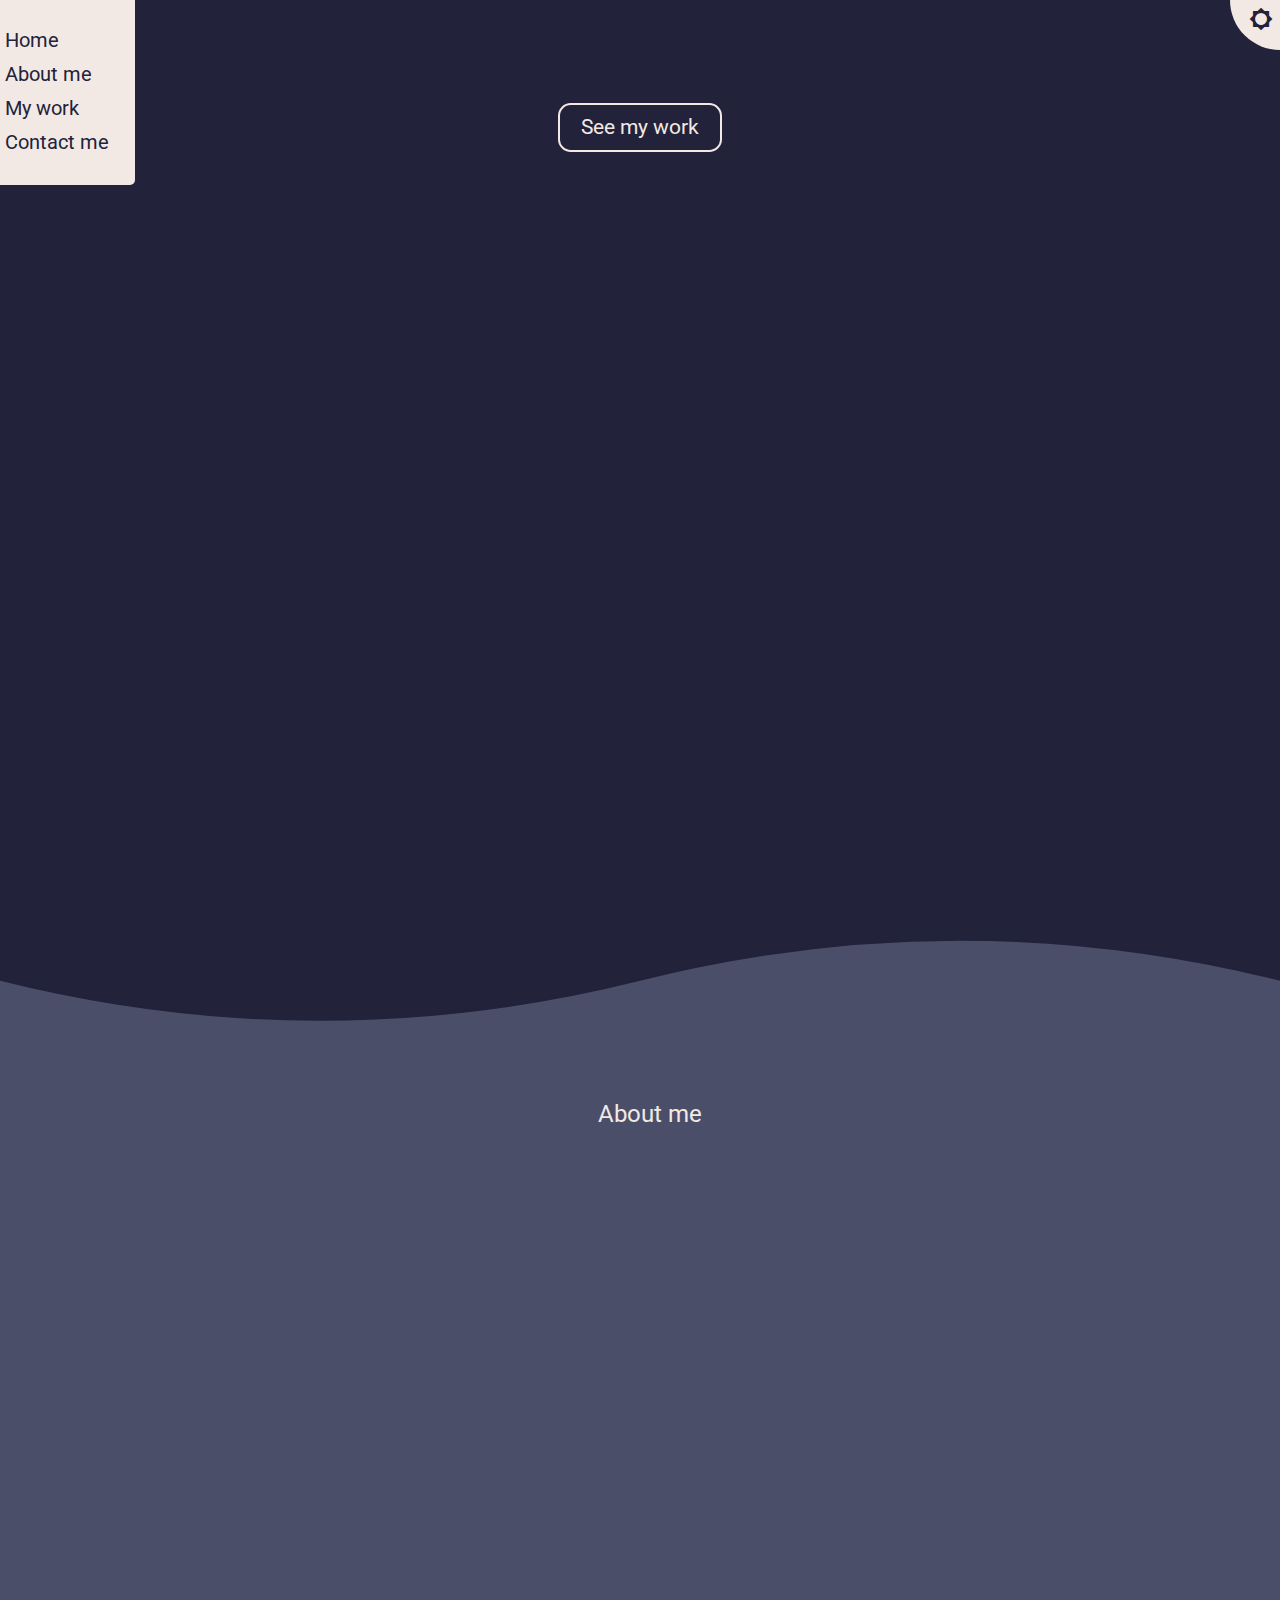
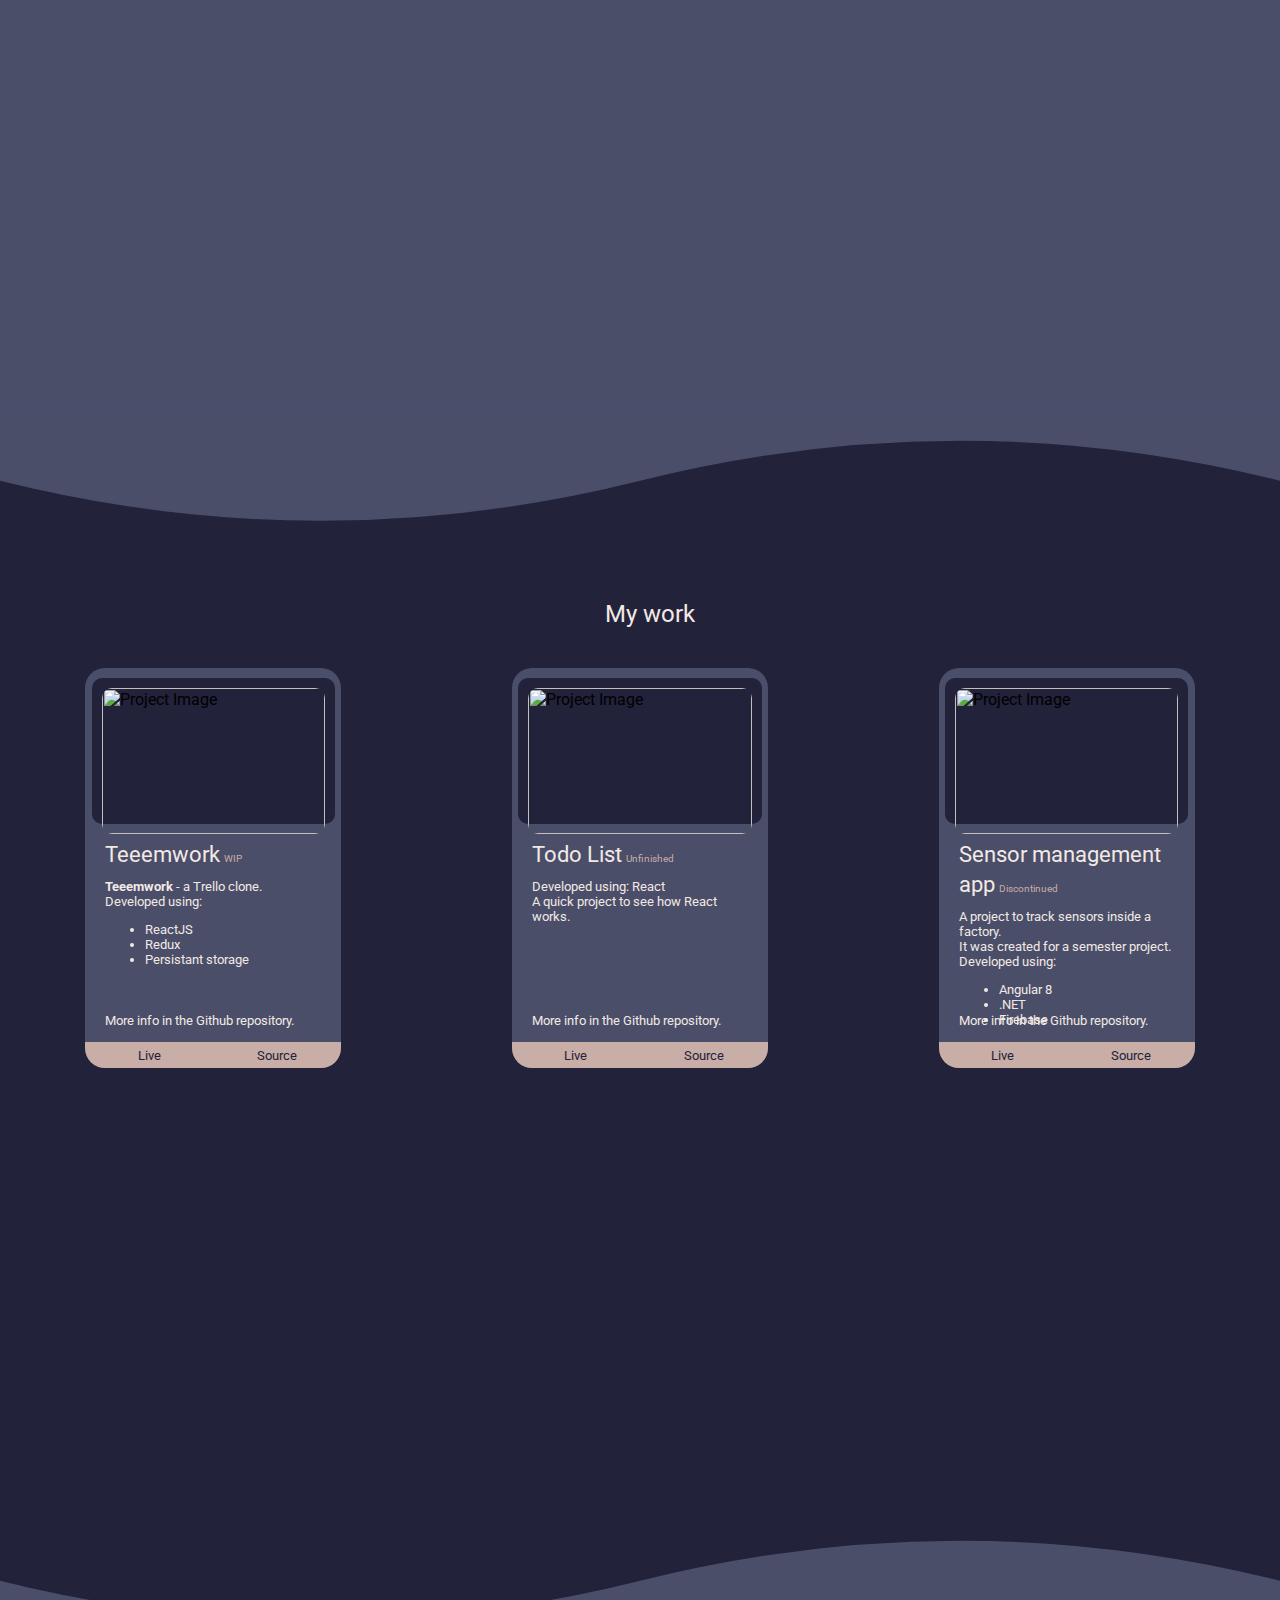
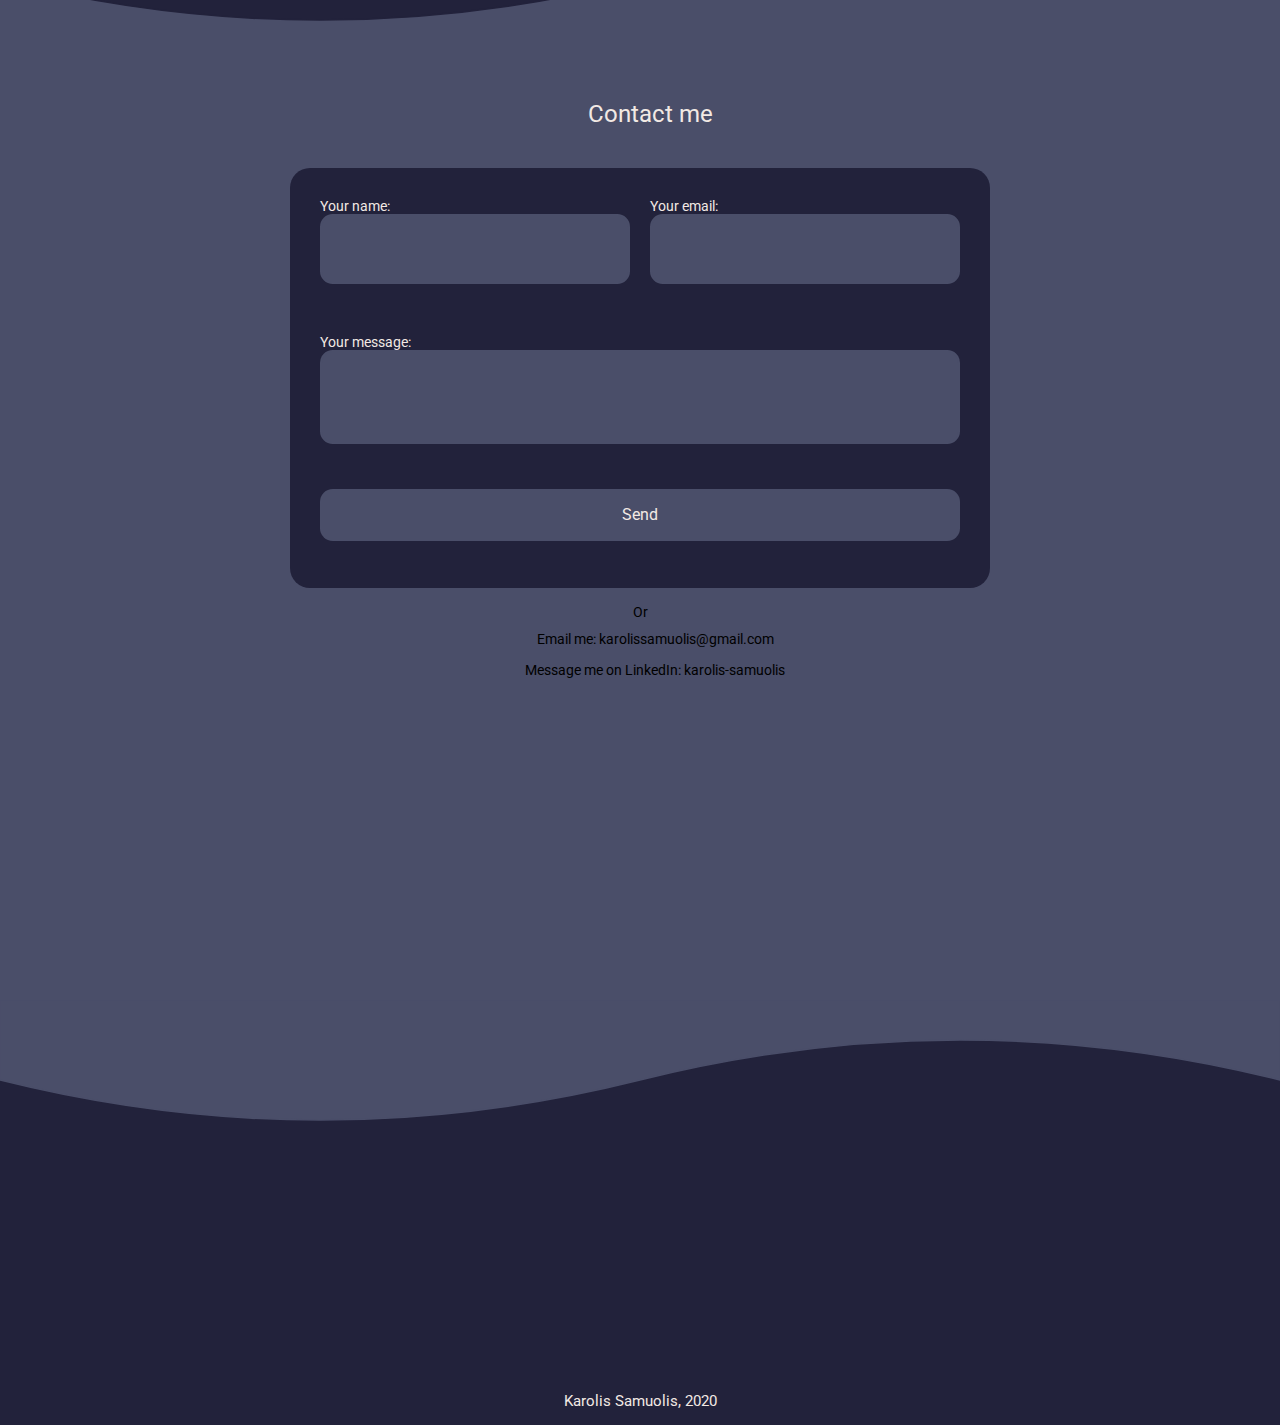
==== commit 876fb4d8: "WIP: Many changes" ====
--- a/portfolio/index.html
+++ b/portfolio/index.html
@@ -70,17 +70,17 @@
             <div class="action">
                 <button onclick="move('work')" class="action-button">See my work</button>
             </div>
-            <div class="arrow-container">
-                <button onclick="move('about')" class="arrow-button">
+            <div class="arrow-container wrap">
+                <button onclick="move('about')" class="arrow-button animated bounce">
                     <i class="fas fa-chevron-down arrow-down"></i>
                 </button>
             </div>
         </div>
     </div>
     <div class="svg1">
-        <svg preserveAspectRatio="none" viewBox="0 0 100 102" height="75" width="100%" version="1.1"
-            xmlns="http://www.w3.org/2000/svg" >
-            <path d="M0 0 L50 100 L100 0 Z"></path>
+        <svg viewbox="0 0 800 125" class="svg">
+            <path id="curve" d="M 0 50 Q 200 100 400 50 Q 600 0 800 50 L 800 0 L 0 0 Z">
+            </path>
         </svg>
     </div>
     <div id="about" class="about main">
@@ -89,9 +89,9 @@
         </div>
     </div>
     <div class="svg2">
-        <svg preserveAspectRatio="none" viewBox="0 0 100 102" height="75" width="100%" version="1.1"
-            xmlns="http://www.w3.org/2000/svg" >
-            <path d="M0 0 L50 100 L100 0 Z"></path>
+        <svg viewbox="0 0 800 125" class="svg">
+            <path id="curve" d="M 0 50 Q 200 100 400 50 Q 600 0 800 50 L 800 0 L 0 0 Z">
+            </path>
         </svg>
     </div>
     <div id="work" class="work main">
@@ -101,15 +101,16 @@
         <div class="projects">
             <div class="project-card">
                 <div class="project-image-container">
-                    <img class="project-image" src="https://i.postimg.cc/FRb0Dq41/image.png" alt="Project Image"/>
+                    <img class="project-image" src="https://i.postimg.cc/FRb0Dq41/image.png" alt="Project Image" />
                 </div>
                 <div class="project-content">
                     <div class="project-text">
                         <div class="project-text-header">
-                            Teeemwork<span class="tag">WIP</span>
-                        </div>
-                        <div class="project-text-info">
-                            <b>Teemwork</b> - a Trello clone.<br />
+                            <span class="project-title h1-fluid">Teeemwork</span>
+                            <span class="tag">WIP</span>
+                        </div>
+                        <div class="project-text-info h3-fluid">
+                            <b>Teeemwork</b> - a Trello clone.<br />
                             Developed using:
                             <ul class="project-text-list">
                                 <li>ReactJS</li>
@@ -122,22 +123,22 @@
                         </div>
                     </div>
                     <div class="project-links">
-                        <a class="project-button" target="_blank" href="https://teeemwork.web.app">Live</a>
-                        <a class="project-button" target="_blank" href="https://github.com/karosamu/teeemwork">
-                            Source</a>
+                        <a class="project-button h3-fluid" target="_blank" href="https://teeemwork.web.app">Live</a>
+                        <a class="project-button h3-fluid" target="_blank" href="https://github.com/karosamu/teeemwork">Source</a>
                     </div>
                 </div>
             </div>
             <div class="project-card">
                 <div class="project-image-container">
-                    <img class="project-image" src="https://i.postimg.cc/KYNj1yrG/image.png" alt="Project Image"/>
+                    <img class="project-image" src="https://i.postimg.cc/KYNj1yrG/image.png" alt="Project Image" />
                 </div>
                 <div class="project-content">
                     <div class="project-text">
                         <div class="project-text-header">
-                            Todo List<span class="tag">Unfinished</span>
-                        </div>
-                        <div class="project-text-info">
+                            <span class="project-title h1-fluid">Todo List</span>
+                            <span class="tag">Unfinished</span>
+                        </div>
+                        <div class="project-text-info h3-fluid">
                             Developed using: React<br>
                             A quick project to see how React works.<br>
                             <div class="more-info">
@@ -146,23 +147,25 @@
                         </div>
                     </div>
                     <div class="project-links">
-                        <a class="project-button" target="_blank" href="https://reacttodoks.web.app/">Live</a>
-                        <a class="project-button" target="_blank" href="https://github.com/karosamu/react-todo">
+                        <a class="project-button h3-fluid" target="_blank" href="https://reacttodoks.web.app/">Live</a>
+                        <a class="project-button h3-fluid" target="_blank" href="https://github.com/karosamu/react-todo">
                             Source</a>
                     </div>
                 </div>
             </div>
             <div class="project-card">
                 <div class="project-image-container">
-                    <img class="project-image" src="https://i.postimg.cc/L8Z2dF0C/image.png" alt="Project Image"/>
+                    <img class="project-image" src="https://i.postimg.cc/L8Z2dF0C/image.png" alt="Project Image" />
                 </div>
                 <div class="project-content">
                     <div class="project-text">
                         <div class="project-text-header">
-                            Sensor management app<span class="tag">Discontinued</span>
-                        </div>
-                        <div class="project-text-info">
+                            <span class="project-title h1-fluid">Sensor management app</span>
+                            <span class="tag">Discontinued</span>
+                        </div>
+                        <div class="project-text-info h3-fluid">
                             A project to track sensors inside a factory.<br>
+                            It was created for a semester project.<br>
                             Developed using:
                             <ul>
                                 <li>Angular 8</li>
@@ -175,8 +178,9 @@
                         </div>
                     </div>
                     <div class="project-links">
-                        <a class="project-button" target="_blank" href="https://sensormanagementproject.web.app/">Live</a>
-                        <a class="project-button" target="_blank" href="https://github.com/karosamu/SensorWeb">
+                        <a class="project-button h3-fluid" target="_blank"
+                            href="https://sensormanagementproject.web.app/">Live</a>
+                        <a class="project-button h3-fluid" target="_blank" href="https://github.com/karosamu/SensorWeb">
                             Source</a>
                     </div>
                 </div>
@@ -184,38 +188,40 @@
         </div>
     </div>
     <div class="svg1">
-        <svg preserveAspectRatio="none" viewBox="0 0 100 102" height="75" width="100%" version="1.1"
-            xmlns="http://www.w3.org/2000/svg" >
-            <path d="M0 0 L50 100 L100 0 Z"></path>
+        <svg viewbox="0 0 800 125" class="svg">
+            <path id="curve" d="M 0 50 Q 200 100 400 50 Q 600 0 800 50 L 800 0 L 0 0 Z">
+            </path>
         </svg>
     </div>
     <div id="contact" class="contact main">
         <div class="section-title">
             Contact me
         </div>
-        <form action="https://formspree.io/f/mbjplqle"
-        method="POST" class="contact-form" id="contact-form">
-            <label>
-                Your name:
-                <input type="text" name="Name" class="name">
-            </label>
-            <label>
-                Your email:
-                <input type="text" name="Email address" class="e-mail">
-            </label>
-            <label>
-                Your message:
-                <textarea name="Message" class="message"></textarea>
-            </label>
-            <div class="status" id="status">
-            </div>
-            <button type="submit" value="Send" id="submit" class="submit">Send</button>
-        </form>
+        <div class="contact-section">
+            <form action="https://formspree.io/f/mbjplqle" method="POST" class="contact-form" id="contact-form">
+                <label class="name-container">
+                    <span>Your name:</span>
+                    <input onfocus="removecss('name')" type="text" name="Name" id="name" class="name form-colors">
+                </label>
+                <label class="email-container">
+                    <span>Your email:</span>
+                    <input onfocus="removecss('e-mail')" type="text" name="Email address" id="e-mail" class="e-mail form-colors">
+                </label>
+                <label class="message-container">
+                    <span>Your message:</span>
+                    <textarea spellcheck="false" onfocus="removecss('message')" name="Message" id="message" class="message form-colors"></textarea>
+                </label>
+                <button type="submit" value="Send" id="submit" class="submit">Send</button>
+            </form>
+            <span>Or</span>
+            <span><i class="fas fa-envelope sub-link-i"></i>Email me: karolissamuolis@gmail.com</span>
+            <span><i class="fab fa-linkedin sub-link-i"></i>Message me on LinkedIn: karolis-samuolis</span>
+        </div>
     </div>
     <div class="svg2">
-        <svg preserveAspectRatio="none" viewBox="0 0 100 102" height="75" width="100%" version="1.1"
-            xmlns="http://www.w3.org/2000/svg" >
-            <path d="M0 0 L50 100 L100 0 Z"></path>
+        <svg viewbox="0 0 800 125" class="svg">
+            <path id="curve" d="M 0 50 Q 200 100 400 50 Q 600 0 800 50 L 800 0 L 0 0 Z">
+            </path>
         </svg>
     </div>
     <div class="footer">
--- a/portfolio/styles.css
+++ b/portfolio/styles.css
@@ -1,6 +1,5 @@
 * {
 	font-family: "Roboto", sans-serif;
-	scrollbar-width: none;
 	outline: none;
 }
 
@@ -99,7 +98,7 @@
 .footer {
 	transition: 0.5s;
 	background-color: var(--color1);
-	height: 50vh;
+	height: 25vh;
 	display: flex;
 	justify-content: center;
 }
@@ -112,9 +111,9 @@
 	border-radius: 1vw;
 	border: 0.2vw solid var(--color4);
 	cursor: pointer;
-	font-size: 2vw;
-	height: 4vw;
-	padding: 0.8vw;
+	font-size: calc(0.5em + 1vw);
+	height: calc(0.5em + 3vw);
+	padding: 0 1em 0 1em;
 }
 
 .action-button:hover {
@@ -230,6 +229,9 @@
 		width: 135px !important;
 		height: 185px !important;
 	}
+	.projects {
+		grid-template-columns: 1fr 1fr 1fr !important;
+	}
 }
 
 @media only screen and (max-width: 550px) {
@@ -239,7 +241,7 @@
 	}
 
 	.main-text-size {
-		font-size: 6vw !important;
+		font-size: calc(1em + 5vw) !important;
 	}
 
 	.title {
@@ -265,15 +267,20 @@
 		width: 135px !important;
 		height: 185px !important;
 	}
+
+	.projects {
+		grid-template-columns: 1fr 1fr !important;
+	}
 }
 
 .sub-link {
+	margin: 3em 0 3em 0;
 	display: flex;
 	align-items: center;
 }
 
 .sub-link-i {
-	font-size: 2vw;
+	font-size: calc(0.5em + 1.5vw);
 	padding: 15px;
 }
 
@@ -287,13 +294,13 @@
 
 .title {
 	transition: 0.5s;
-	font-size: 6vw;
+	font-size: calc(0.5em + 3.6vw);
 	color: var(--color3);
 	font-weight: bold;
 }
 
 .main-text-size {
-	font-size: 4vw;
+	font-size: calc(0.5em + 2vw);
 }
 
 .main-text {
@@ -474,8 +481,7 @@
 	line-height: calc(1.4rem + 2.4vw);
 }
 .h3-fluid {
-	font-size: calc(1rem + 1vw);
-	line-height: calc(1.4rem + 1.2vw);
+	font-size: calc(0.4em + 0.5vw);
 }
 .h1-fluid {
 	font-size: calc(1rem + 0.5vw);
@@ -517,17 +523,18 @@
 }
 
 .projects {
-	display: flex;
-	flex-direction: row;
-	align-items: center;
-	justify-content: center;
+	display: grid;
+	grid-template-columns: 1fr 1fr 1fr;
 }
 
 .project-card {
-	transition: 0.5s;
-	margin: 30px;
-	width: 300px;
-	height: 500px;
+	margin: auto;
+	transition: 0.5s;
+	min-width: 200px;
+	width: 20vw;
+	height: 30vw;
+	min-height: 400px;
+	max-height: 1500px;
 	background-color: var(--color2);
 	border-radius: 20px;
 	display: flex;
@@ -551,7 +558,8 @@
 
 .project-image {
 	margin: 10px;
-	max-width: 100%;
+	max-width: 95%;
+	width: 100%;
 	height: auto;
 	object-fit: cover;
 	border-radius: 10px;
@@ -585,8 +593,7 @@
 	display: flex;
 	justify-content: center;
 	align-items: center;
-	height: 30px;
-
+	height: calc(1em + 1vw);
 }
 
 .project-links a:nth-child(1) {
@@ -608,6 +615,7 @@
 	width: 95%;
 	background-color: var(--color1);
 	margin: 10px;
+	min-height: 10vw;
 	height: 250px;
 	display: flex;
 	justify-content: center;
@@ -615,14 +623,15 @@
 
 .tag {
 	transition: 0.5s;
-	padding-left: 10px;
-	font-size: small;
+	font-size: calc(0.3em + 0.4vw);
 	color: var(--color3);
 }
 
 .section-title {
-	transition: 0.5s;
-	font-size: 2vw;
+	margin-bottom: 40px;
+	text-align: center;
+	transition: 0.5s;
+	font-size: calc(0.7em + 1vw);
 	padding-left: 20px;
 	color: var(--color4);
 }
@@ -648,18 +657,168 @@
 .more-info {
 	justify-content: center;
 	position: absolute;
-	bottom: 40px;
-}
-
-.contact-form span,input,textarea,button {
-	display: block;
-}
-
-.contact-form span {
+	bottom: calc(1em + 3vh);
+}
+
+.contact-form label {
 	color: var(--color4);
 }
 
 .error {
 	color: var(--color4);
-}
-
+	text-align: center;
+}
+
+.contact-section {
+	width: 100%;
+	display: flex;
+	justify-content: center;
+	align-items: center;
+	flex-direction: column;
+}
+
+.contact-form {
+	max-width: 50vw;
+	min-width: 30vw;
+	min-height: 40vh;
+	transition: 0.5s;
+	height: 350px;
+	justify-content: center;
+	display: grid;
+	background-color: var(--color1);
+	padding: 30px;
+	border-radius: 20px;
+	width: 600px;
+	grid-gap: 20px;
+	grid-template-columns: 1fr 1fr;
+	grid-template-areas:
+		"name email"
+		"message message"
+		"button button";
+}
+
+.form-colors {
+	font-size: calc(0.15em + 1vw) !important;
+	transition: 0.5s;
+	border-radius: 1vw;
+	height: 35px;
+	padding: 15px;
+	width: 100%;
+	border: 2px solid var(--color2);
+	color: var(--color4);
+	background-color: var(--color2);
+}
+
+.name-container {
+	width: 100%;
+	grid-area: name;
+}
+
+.name {
+	width: 100%;
+	height: 60%;
+}
+
+.e-mail {
+	height: 60%;
+}
+
+.email-container {
+	width: 100%;
+	grid-area: email;
+}
+
+.message-container {
+	width: 100%;
+	grid-area: message;
+}
+
+.submit {
+	font-size: calc(0.2em + 1vw);
+	width: 100%;
+	transition: 0.5s;
+	grid-area: button;
+	background-color: var(--color2);
+	border: none;
+	color: var(--color4);
+	height: 30px;
+	border-radius: 1vw;
+	height: 75%;
+}
+
+.message {
+	width: 100%;
+	text-decoration: none;
+	resize: none;
+	height: 70%;
+}
+
+.failed {
+	border: 2px solid rgb(180, 34, 34);
+}
+
+.contact-section form {
+	width: 100%;
+}
+
+.contact-section span {
+	transition: 0.5s;
+	font-size: calc(0.25em + 0.8vw);
+}
+
+body {
+	background-color: #999;
+}
+
+.wrap {
+	height: 100%;
+	width: 100%;
+	text-align: center;
+}
+
+img {
+	height: 50px;
+	width: auto;
+}
+
+.wrap img {
+	margin: 0px 0 0 -40px;
+	line-height: 60px;
+	position: absolute;
+	left: 50%;
+	bottom: 0px;
+}
+
+.bounce {
+	animation-iteration-count: infinite;
+	animation-duration: 1.5s;
+	animation: bounce 3.6s ease infinite;
+	transform-origin: 50% 50%;
+}
+
+@keyframes bounce {
+	0% {
+		transform: translateY(0);
+	}
+	5.55556% {
+		transform: translateY(0);
+	}
+	11.11111% {
+		transform: translateY(0);
+	}
+	22.22222% {
+		transform: translateY(-15px);
+	}
+	27.77778% {
+		transform: translateY(0);
+	}
+	33.33333% {
+		transform: translateY(-15px);
+	}
+	44.44444% {
+		transform: translateY(0);
+	}
+	100% {
+		transform: translateY(0);
+	}
+}
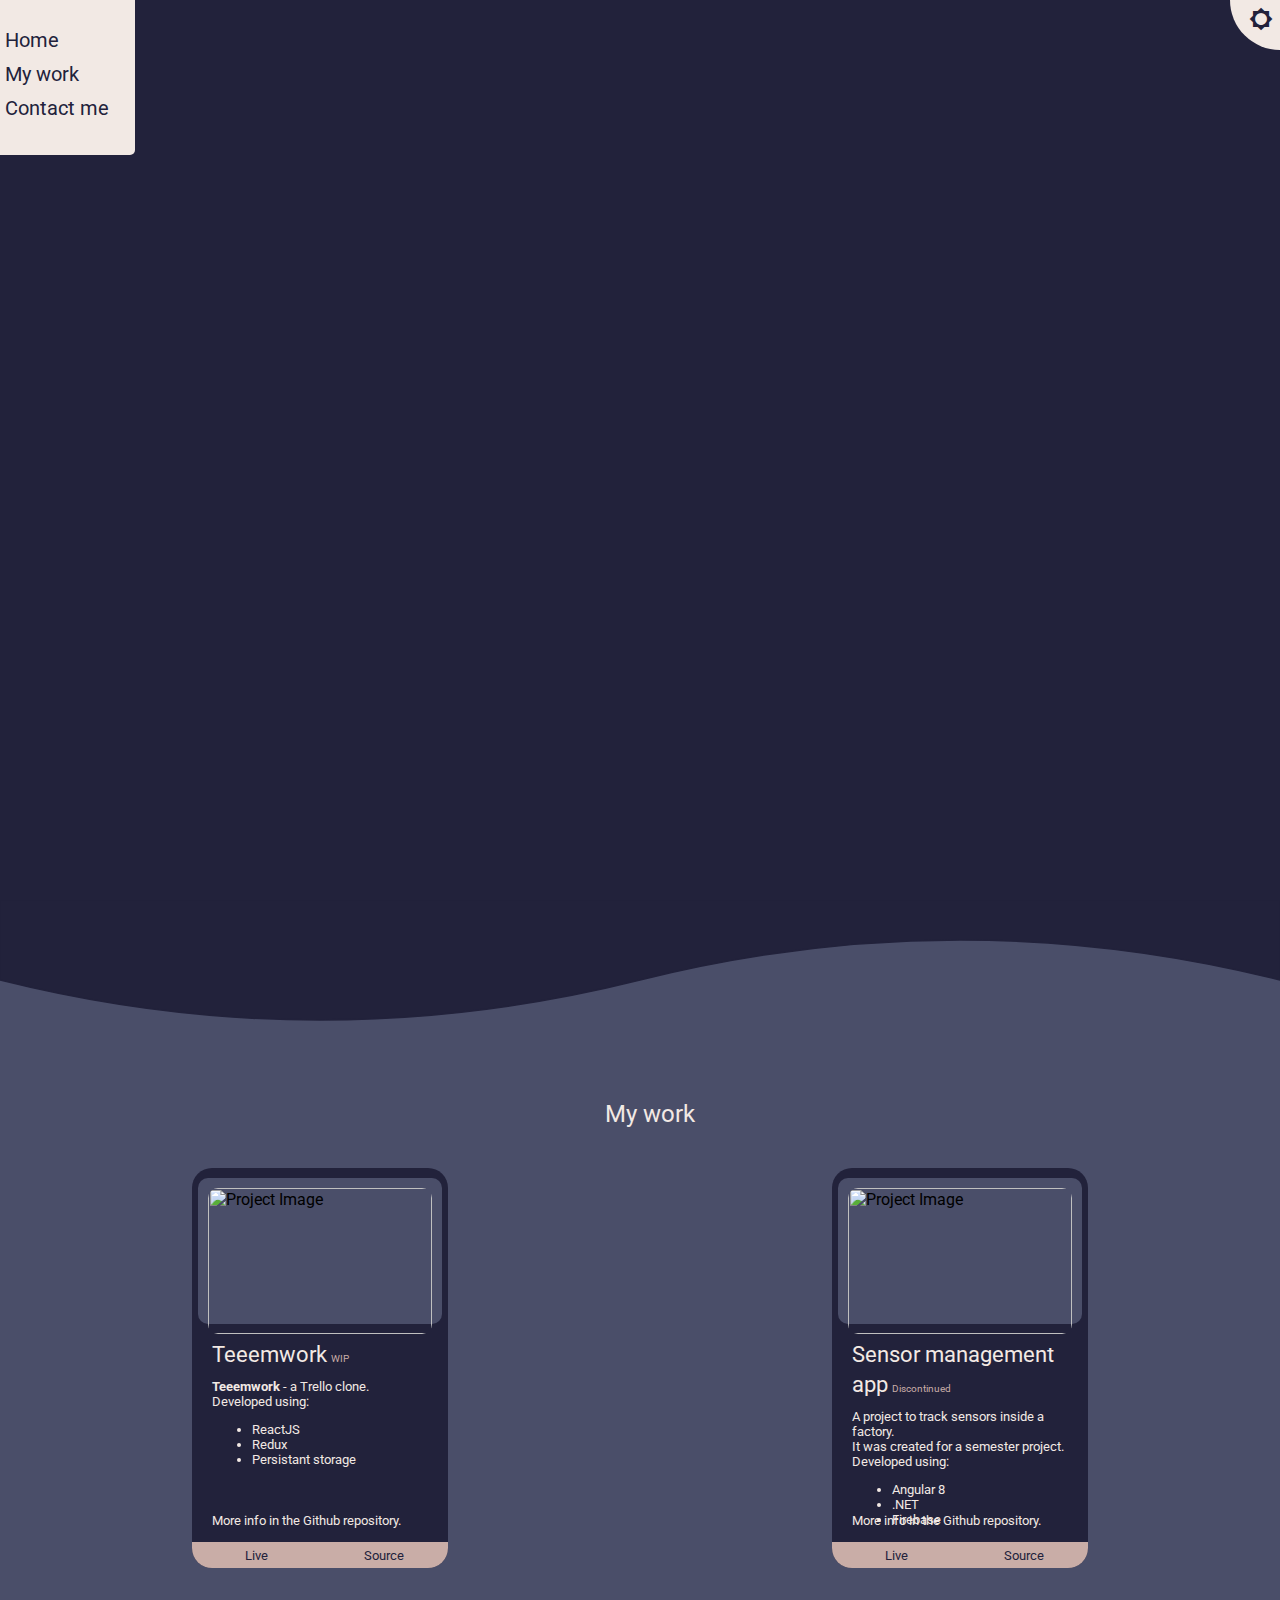
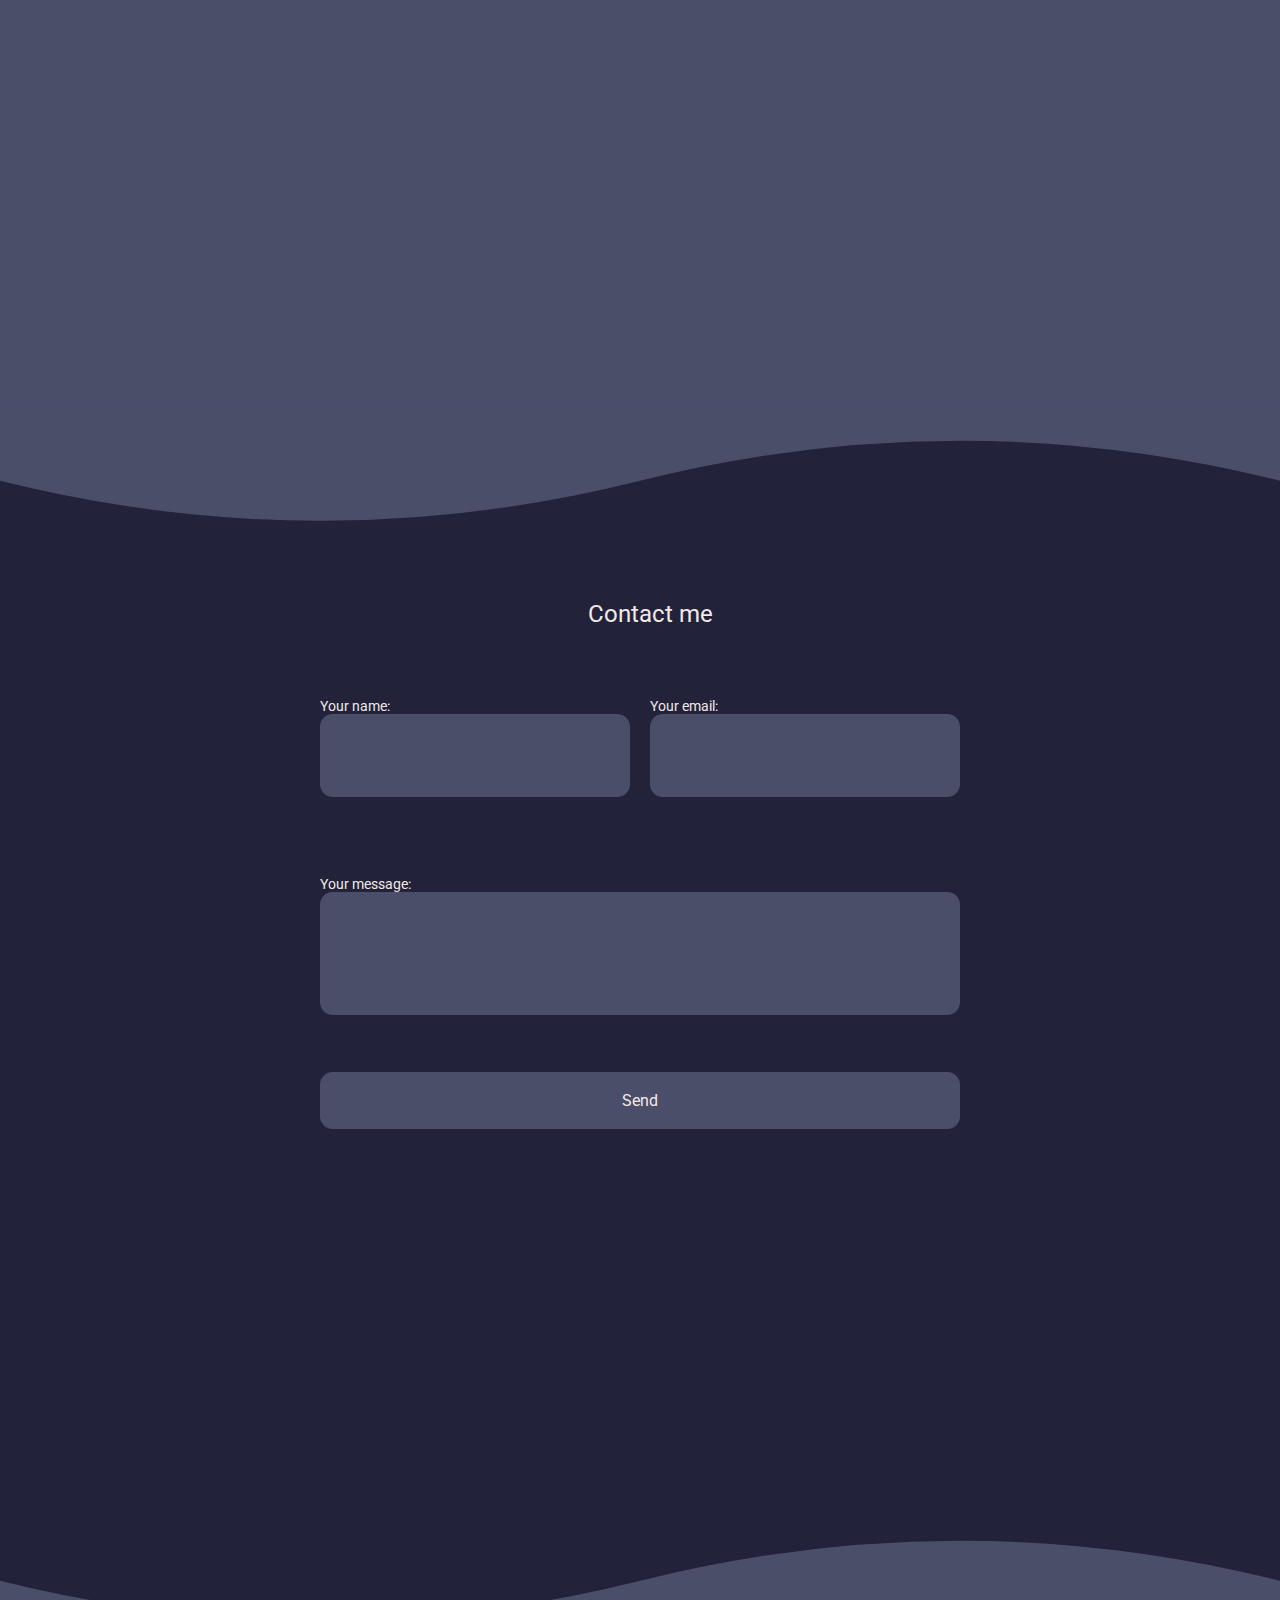
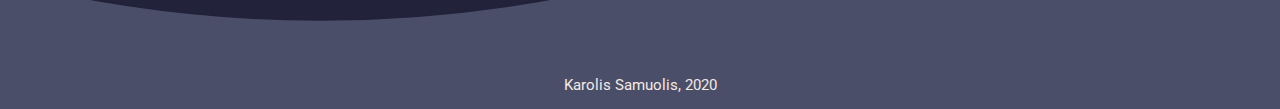
==== commit 2d79ddbf: "Finishing layout" ====
--- a/portfolio/index.html
+++ b/portfolio/index.html
@@ -19,9 +19,6 @@
             <ul class="animate reveal-nav">
                 <li>
                     <button class="nav-button" onclick="move('home')">Home</button>
-                </li>
-                <li>
-                    <button class="nav-button" onclick="move('about')">About me</button>
                 </li>
                 <li>
                     <button class="nav-button" onclick="move('work')">My work</button>
@@ -67,28 +64,14 @@
                     <i class="fas fa-file sub-link-i"></i>
                 </a>
             </div>
-            <div class="action">
-                <button onclick="move('work')" class="action-button">See my work</button>
-            </div>
             <div class="arrow-container wrap">
-                <button onclick="move('about')" class="arrow-button animated bounce">
+                <button onclick="move('work')" class="arrow-button animated bounce">
                     <i class="fas fa-chevron-down arrow-down"></i>
                 </button>
             </div>
         </div>
     </div>
     <div class="svg1">
-        <svg viewbox="0 0 800 125" class="svg">
-            <path id="curve" d="M 0 50 Q 200 100 400 50 Q 600 0 800 50 L 800 0 L 0 0 Z">
-            </path>
-        </svg>
-    </div>
-    <div id="about" class="about main">
-        <div class="section-title">
-            About me
-        </div>
-    </div>
-    <div class="svg2">
         <svg viewbox="0 0 800 125" class="svg">
             <path id="curve" d="M 0 50 Q 200 100 400 50 Q 600 0 800 50 L 800 0 L 0 0 Z">
             </path>
@@ -124,32 +107,8 @@
                     </div>
                     <div class="project-links">
                         <a class="project-button h3-fluid" target="_blank" href="https://teeemwork.web.app">Live</a>
-                        <a class="project-button h3-fluid" target="_blank" href="https://github.com/karosamu/teeemwork">Source</a>
-                    </div>
-                </div>
-            </div>
-            <div class="project-card">
-                <div class="project-image-container">
-                    <img class="project-image" src="https://i.postimg.cc/KYNj1yrG/image.png" alt="Project Image" />
-                </div>
-                <div class="project-content">
-                    <div class="project-text">
-                        <div class="project-text-header">
-                            <span class="project-title h1-fluid">Todo List</span>
-                            <span class="tag">Unfinished</span>
-                        </div>
-                        <div class="project-text-info h3-fluid">
-                            Developed using: React<br>
-                            A quick project to see how React works.<br>
-                            <div class="more-info">
-                                More info in the Github repository.
-                            </div>
-                        </div>
-                    </div>
-                    <div class="project-links">
-                        <a class="project-button h3-fluid" target="_blank" href="https://reacttodoks.web.app/">Live</a>
-                        <a class="project-button h3-fluid" target="_blank" href="https://github.com/karosamu/react-todo">
-                            Source</a>
+                        <a class="project-button h3-fluid" target="_blank"
+                            href="https://github.com/karosamu/teeemwork">Source</a>
                     </div>
                 </div>
             </div>
@@ -187,7 +146,7 @@
             </div>
         </div>
     </div>
-    <div class="svg1">
+    <div class="svg2">
         <svg viewbox="0 0 800 125" class="svg">
             <path id="curve" d="M 0 50 Q 200 100 400 50 Q 600 0 800 50 L 800 0 L 0 0 Z">
             </path>
@@ -199,26 +158,25 @@
         </div>
         <div class="contact-section">
             <form action="https://formspree.io/f/mbjplqle" method="POST" class="contact-form" id="contact-form">
-                <label class="name-container">
+                <label class="name-container" id="name-container">
                     <span>Your name:</span>
                     <input onfocus="removecss('name')" type="text" name="Name" id="name" class="name form-colors">
                 </label>
-                <label class="email-container">
+                <label class="email-container" id="e-mail-container">
                     <span>Your email:</span>
-                    <input onfocus="removecss('e-mail')" type="text" name="Email address" id="e-mail" class="e-mail form-colors">
+                    <input onfocus="removecss('e-mail')" type="text" name="Email address" id="e-mail"
+                        class="e-mail form-colors">
                 </label>
-                <label class="message-container">
+                <label class="message-container" id="message-container">
                     <span>Your message:</span>
-                    <textarea spellcheck="false" onfocus="removecss('message')" name="Message" id="message" class="message form-colors"></textarea>
+                    <textarea spellcheck="false" onfocus="removecss('message')" name="Message" id="message"
+                        class="message form-colors"></textarea>
                 </label>
                 <button type="submit" value="Send" id="submit" class="submit">Send</button>
             </form>
-            <span>Or</span>
-            <span><i class="fas fa-envelope sub-link-i"></i>Email me: karolissamuolis@gmail.com</span>
-            <span><i class="fab fa-linkedin sub-link-i"></i>Message me on LinkedIn: karolis-samuolis</span>
         </div>
     </div>
-    <div class="svg2">
+    <div class="svg1">
         <svg viewbox="0 0 800 125" class="svg">
             <path id="curve" d="M 0 50 Q 200 100 400 50 Q 600 0 800 50 L 800 0 L 0 0 Z">
             </path>
--- a/portfolio/styles.css
+++ b/portfolio/styles.css
@@ -87,18 +87,18 @@
 
 .work {
 	transition: 0.5s;
+	background-color: var(--color2);
+}
+
+.contact {
+	transition: 0.5s;
 	background-color: var(--color1);
 }
 
-.contact {
+.footer {
 	transition: 0.5s;
 	background-color: var(--color2);
-}
-
-.footer {
-	transition: 0.5s;
-	background-color: var(--color1);
-	height: 25vh;
+	height: 1vh;
 	display: flex;
 	justify-content: center;
 }
@@ -178,7 +178,7 @@
 	.nav:hover {
 		border-bottom-right-radius: 10px !important;
 		width: 200px !important;
-		height: 300px !important;
+		height: 250px !important;
 	}
 
 	.nav-button {
@@ -211,7 +211,7 @@
 	.nav:hover {
 		border-bottom-right-radius: 20px !important;
 		width: 300px !important;
-		height: 440px !important;
+		height: 350px !important;
 	}
 
 	.nav-button {
@@ -227,10 +227,10 @@
 	.nav:hover {
 		border-bottom-right-radius: 5px;
 		width: 135px !important;
-		height: 185px !important;
+		height: 155px !important;
 	}
 	.projects {
-		grid-template-columns: 1fr 1fr 1fr !important;
+		grid-template-columns: 1fr 1fr !important;
 	}
 }
 
@@ -265,11 +265,42 @@
 	.nav:hover {
 		border-bottom-right-radius: 5px;
 		width: 135px !important;
-		height: 185px !important;
+		height: 155px !important;
 	}
 
 	.projects {
 		grid-template-columns: 1fr 1fr !important;
+	}
+
+	.contact-form {
+		grid-template-columns: 1fr 1fr;
+		grid-template-areas:
+			"name name"
+			"email email"
+			"message message"
+			"button button"
+			"status status"
+			"email-contact linked-contact" !important;
+	}
+
+	.form-colors {
+		font-size: calc(0.8em + 2vw) !important;
+	}
+
+	.message-container span {
+		font-size: calc(0.8em + 2vw) !important;
+	}
+
+	.email-container span {
+		font-size: calc(0.8em + 2vw) !important;
+	}
+
+	.name-container span {
+		font-size: calc(0.8em + 2vw) !important;
+	}
+
+	.submit {
+		font-size: calc(0.8em + 2vw) !important;
 	}
 }
 
@@ -524,7 +555,7 @@
 
 .projects {
 	display: grid;
-	grid-template-columns: 1fr 1fr 1fr;
+	grid-template-columns: 1fr 1fr;
 }
 
 .project-card {
@@ -535,7 +566,7 @@
 	height: 30vw;
 	min-height: 400px;
 	max-height: 1500px;
-	background-color: var(--color2);
+	background-color: var(--color1);
 	border-radius: 20px;
 	display: flex;
 	flex-direction: column;
@@ -575,7 +606,7 @@
 }
 
 .project-links a:hover {
-	background-color: var(--color2);
+	background-color: var(--color1);
 	color: var(--color3);
 }
 
@@ -604,16 +635,11 @@
 	border-bottom-right-radius: 20px;
 }
 
-.project-links a:first-of-type {
-	transition: 0.5s;
-	border-right: 1px solid var(--color2);
-}
-
 .project-image-container {
 	transition: 0.5s;
 	border-radius: 10px;
 	width: 95%;
-	background-color: var(--color1);
+	background-color: var(--color2);
 	margin: 10px;
 	min-height: 10vw;
 	height: 250px;
@@ -680,9 +706,9 @@
 .contact-form {
 	max-width: 50vw;
 	min-width: 30vw;
-	min-height: 40vh;
-	transition: 0.5s;
-	height: 350px;
+	max-height: 90vh;
+	transition: 0.5s;
+	height: 80vh;
 	justify-content: center;
 	display: grid;
 	background-color: var(--color1);
@@ -694,11 +720,13 @@
 	grid-template-areas:
 		"name email"
 		"message message"
-		"button button";
+		"button button"
+		"status status"
+		"email-contact linked-contact";
 }
 
 .form-colors {
-	font-size: calc(0.15em + 1vw) !important;
+	font-size: calc(0.15em + 1vw);
 	transition: 0.5s;
 	border-radius: 1vw;
 	height: 35px;
@@ -712,6 +740,7 @@
 .name-container {
 	width: 100%;
 	grid-area: name;
+	max-height: calc(7em + 2vw);
 }
 
 .name {
@@ -726,11 +755,13 @@
 .email-container {
 	width: 100%;
 	grid-area: email;
+	max-height: calc(7em + 2vw);
 }
 
 .message-container {
 	width: 100%;
 	grid-area: message;
+	max-height: calc(20em + 2vw);
 }
 
 .submit {
@@ -744,6 +775,14 @@
 	height: 30px;
 	border-radius: 1vw;
 	height: 75%;
+	cursor: pointer;
+	min-height: calc(1.5em + 1vw);
+	max-height: calc(2em + 2vw);
+}
+
+.submit:hover {
+	background-color: var(--color3);
+	color: var(--color2);
 }
 
 .message {
@@ -822,3 +861,46 @@
 		transform: translateY(0);
 	}
 }
+
+.sub-contact {
+	display: flex;
+	flex-direction: column;
+	align-items: center;
+	font-size: calc(0.3em + 1vw);
+}
+
+.sub-contact i {
+	font-size: calc(0.6em + 1vw);
+}
+
+.sub-contact a {
+	transition: 0.5s;
+	text-decoration: none;
+	color: var(--color3);
+}
+
+.sub-contact a:hover {
+	transition: 0.5s;
+	color: var(--color2);
+}
+
+.email-contact {
+	text-align: center;
+	grid-area: email-contact;
+}
+
+.linked-contact {
+	text-align: center;
+	grid-area: linked-contact;
+}
+
+.contact-section a {
+	transition: 0.5s;
+	text-decoration: none;
+	color: var(--color4);
+}
+
+.contact-section a:hover {
+	transition: 0.5s;
+	color: var(--color2);
+}
